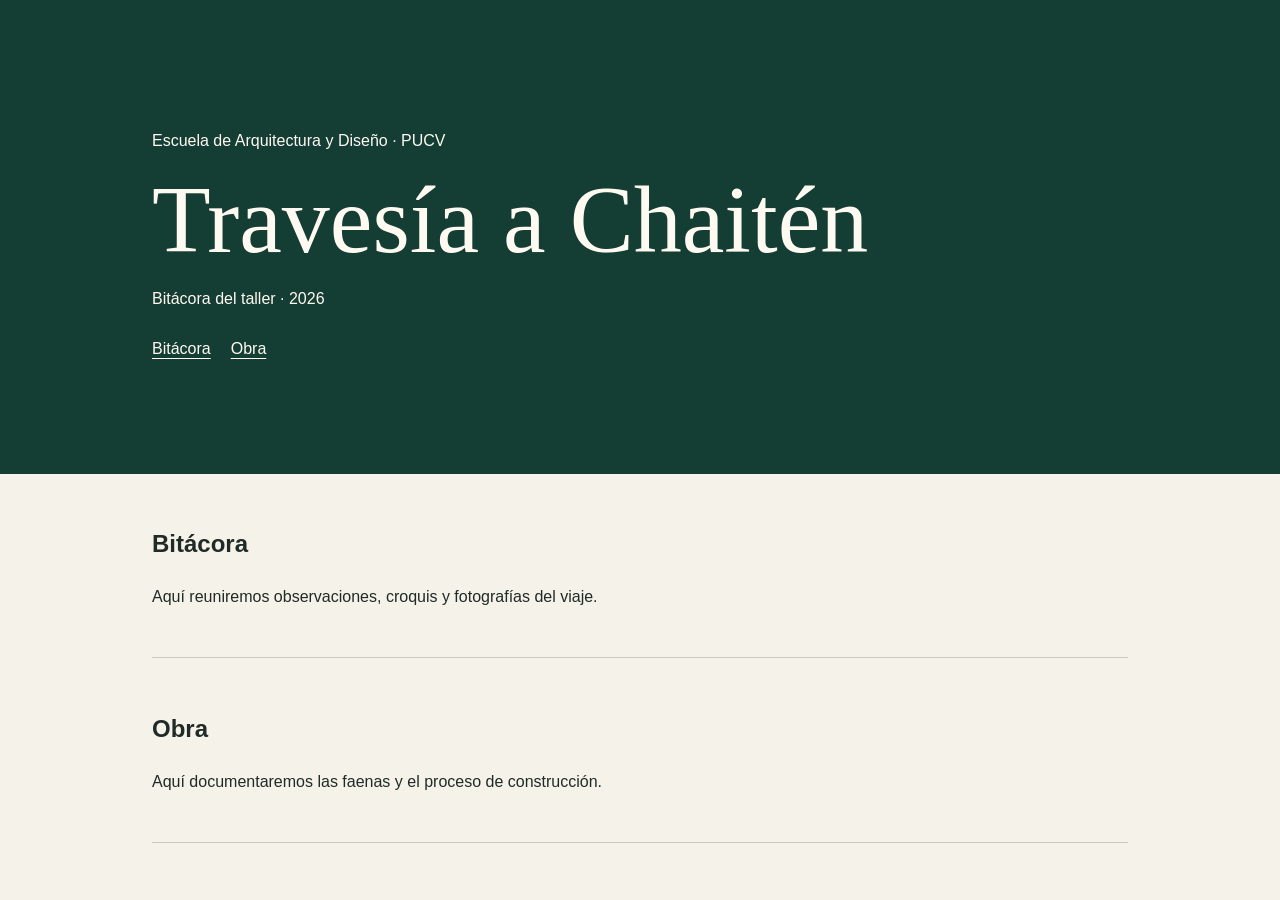
==== index.html @ 8f47a4e4 "Creación de primera versión" ====
<!doctype html>
<html lang="es-CL">
<head>
  <meta charset="utf-8">
  <meta name="viewport" content="width=device-width, initial-scale=1">
  <title>Travesía a Chaitén 2026</title>
  <link rel="stylesheet" href="styles.css">
</head>
<body>
  <header class="portada">
    <div class="contenedor">
      <p>Escuela de Arquitectura y Diseño · PUCV</p>
      <h1>Travesía a Chaitén</h1>
      <p>Bitácora del taller · 2026</p>
      <nav aria-label="Secciones de la página">
        <a href="#bitacora">Bitácora</a>
        <a href="#obra">Obra</a>
      </nav>
    </div>
  </header>

  <main class="contenedor">
    <section id="bitacora">
      <h2>Bitácora</h2>
      <p>Aquí reuniremos observaciones, croquis y fotografías del viaje.</p>
    </section>
    <section id="obra">
      <h2>Obra</h2>
      <p>Aquí documentaremos las faenas y el proceso de construcción.</p>
    </section>
  </main>
</body>
</html>
---- styles.css ----
* {
  box-sizing: border-box;
}

body {
  margin: 0;
  background: #f5f2ea;
  color: #202a26;
  font: 1rem/1.6 "Segoe UI", sans-serif;
}

.contenedor {
  max-width: 64rem;
  margin-inline: auto;
  padding-inline: 1.5rem;
}

.portada {
  background: #143d34;
  color: #fffaf1;
  padding-block: clamp(3rem, 10vw, 7rem);
}

h1 {
  margin: 0;
  font: 500 clamp(2.75rem, 8vw, 6rem)/1.05 Georgia, serif;
}

nav {
  display: flex;
  flex-wrap: wrap;
  gap: 1.25rem;
  margin-top: 1.5rem;
}

nav a {
  color: inherit;
  text-underline-offset: 0.25em;
}

section {
  padding-block: 2rem;
  border-bottom: 1px solid #cbc9bf;
}
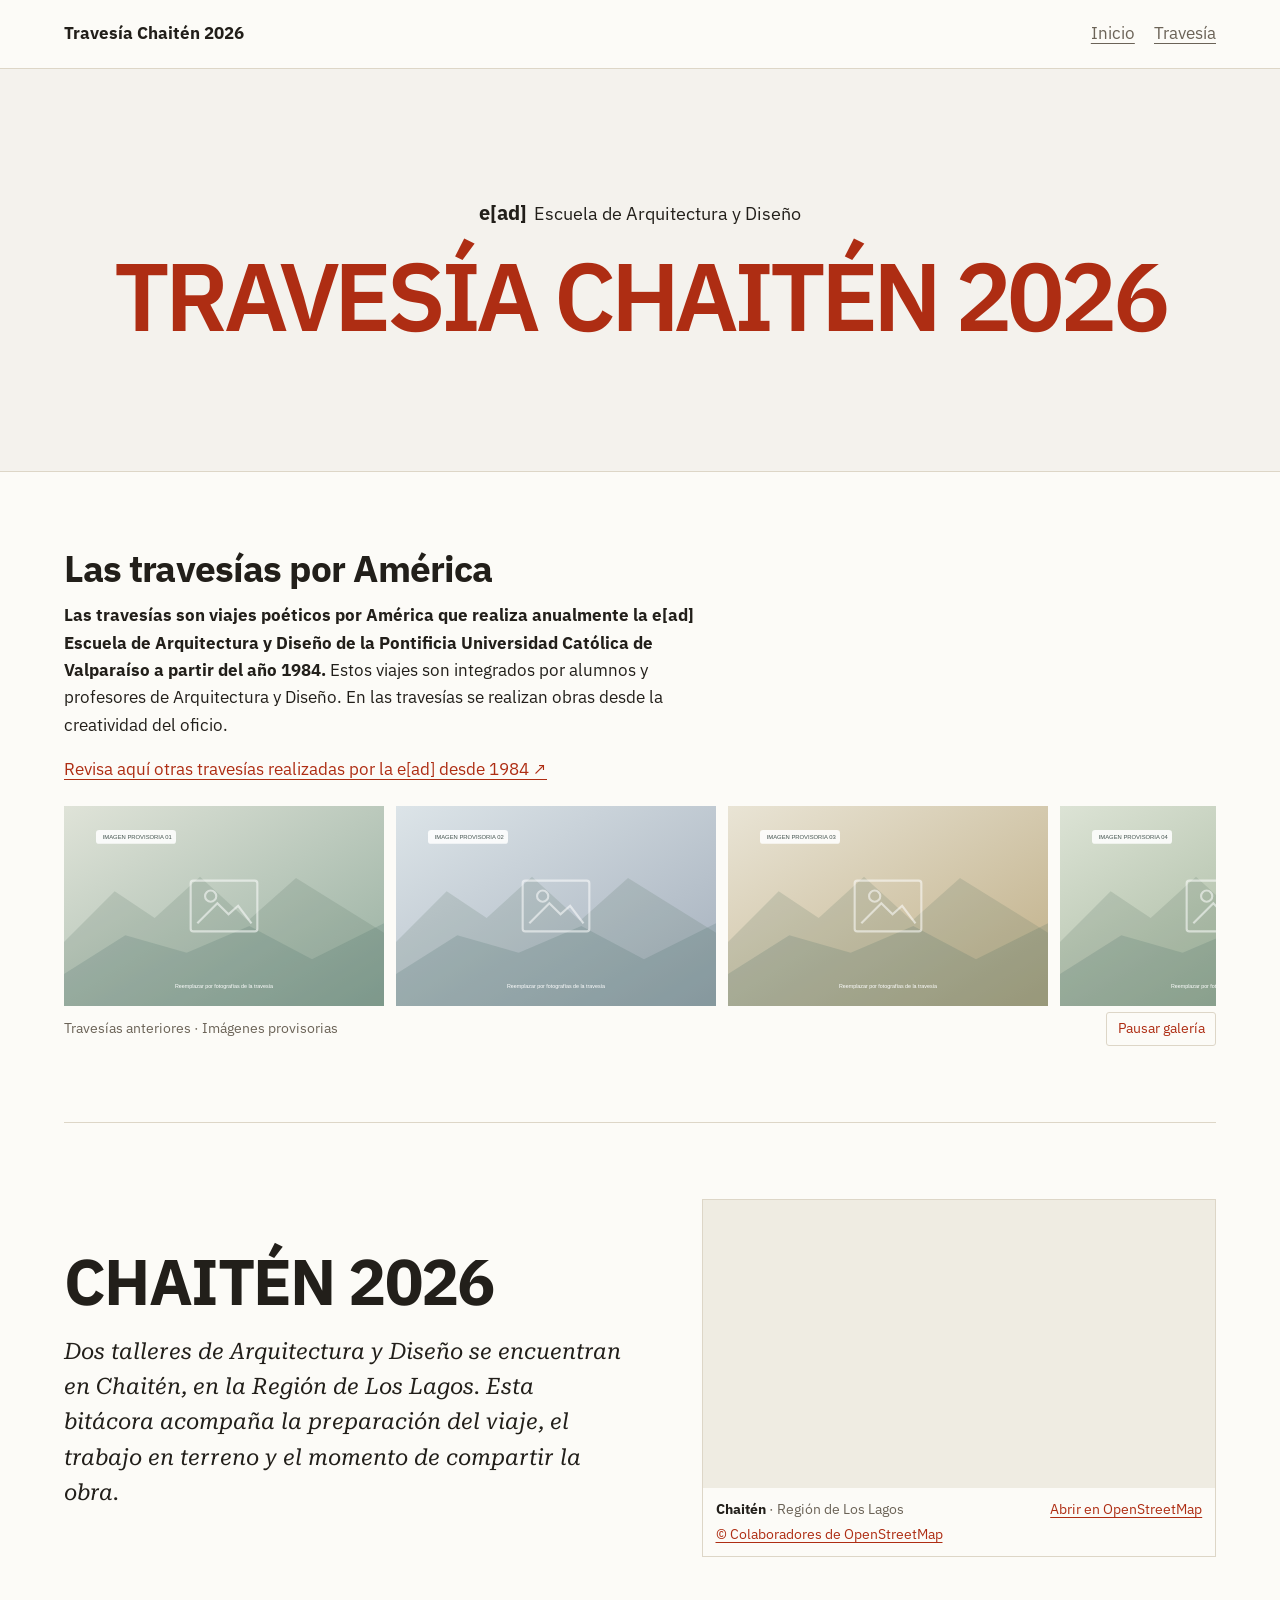
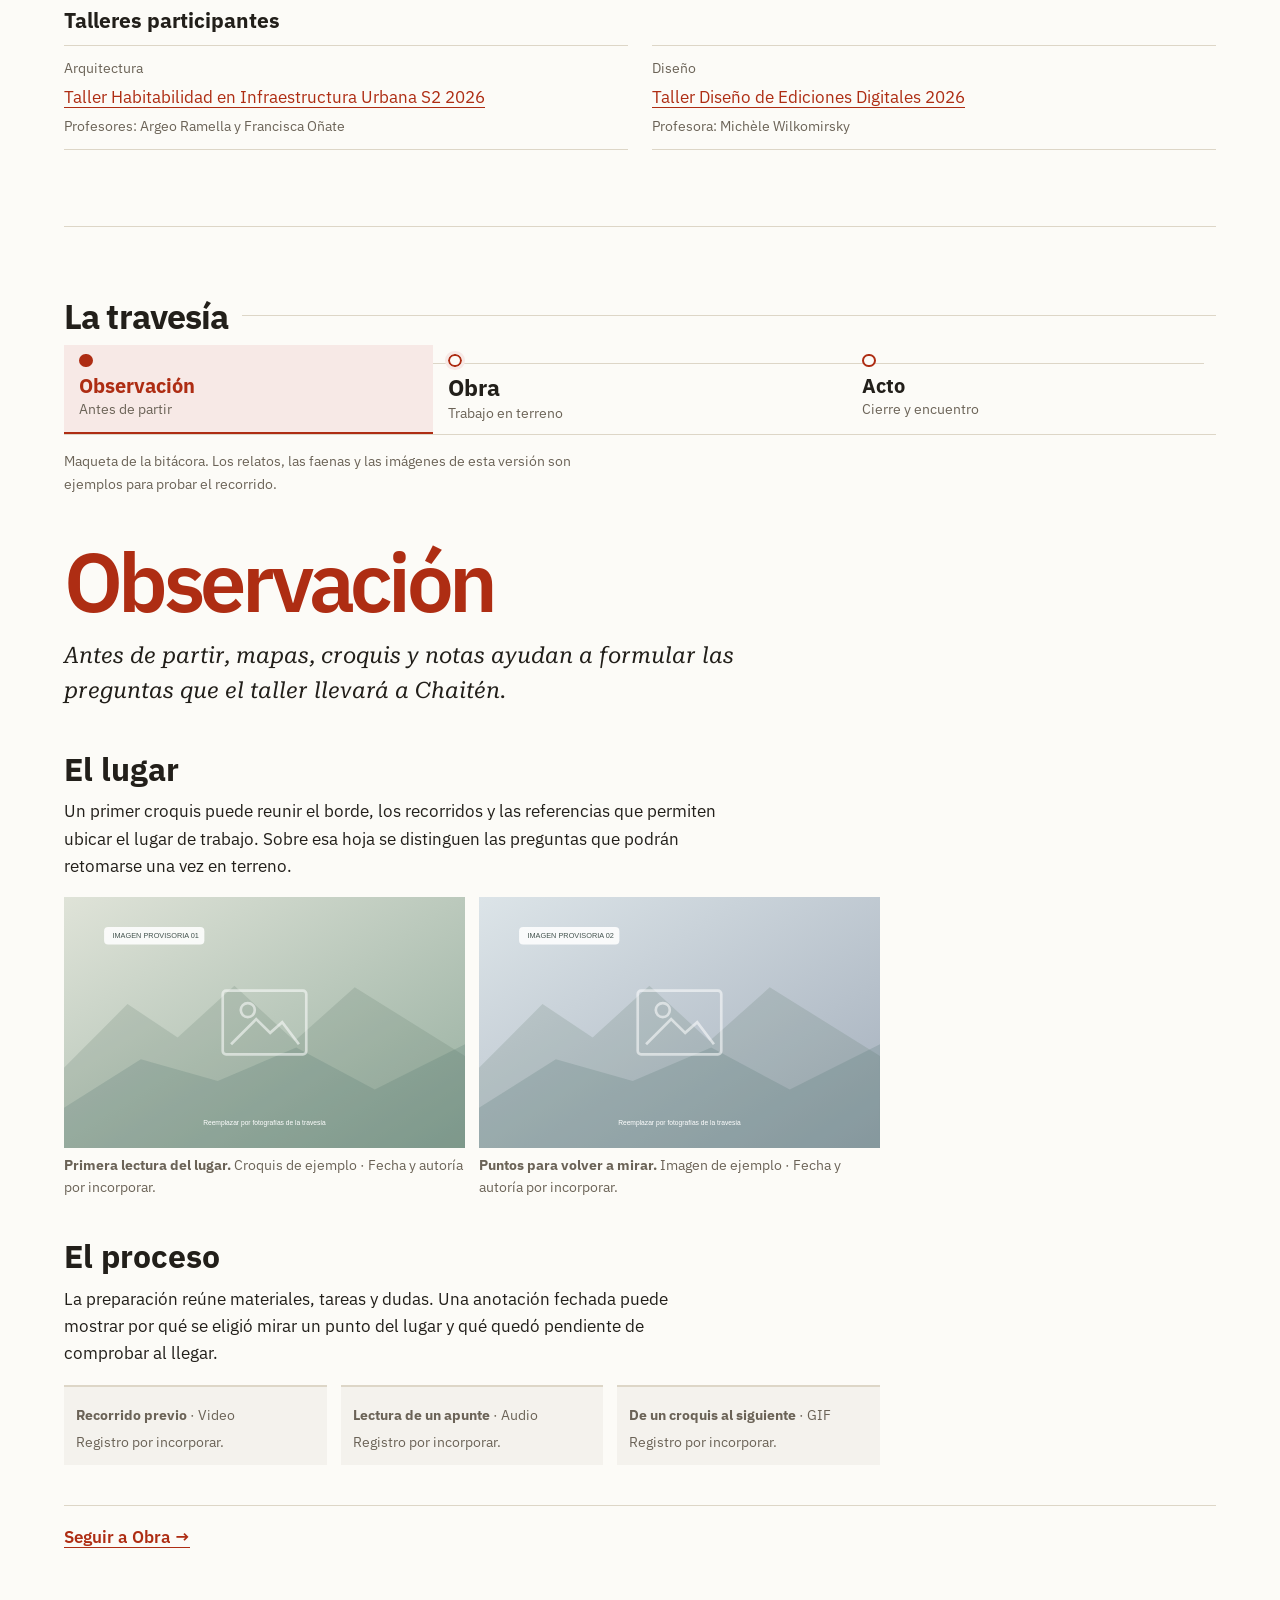
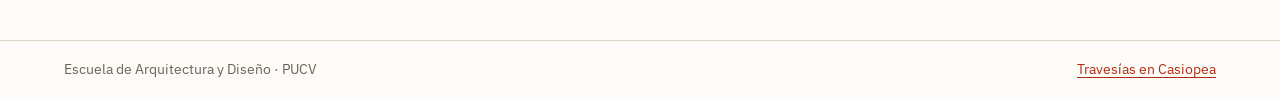
==== commit 71e73ac8: "publicar como página" ====
--- a/index.html
+++ b/index.html
@@ -3,31 +3,254 @@
 <head>
   <meta charset="utf-8">
   <meta name="viewport" content="width=device-width, initial-scale=1">
-  <title>Travesía a Chaitén 2026</title>
+  <meta name="theme-color" content="#fcfbf7">
+  <meta name="description" content="Bitácora de la Travesía a Chaitén 2026 de los talleres de Arquitectura y Diseño de la e[ad] PUCV.">
+  <title>TRAVESÍA CHAITÉN 2026</title>
+  <link rel="preconnect" href="https://fonts.googleapis.com">
+  <link rel="preconnect" href="https://fonts.gstatic.com" crossorigin>
+  <link rel="stylesheet" href="https://fonts.googleapis.com/css2?family=IBM+Plex+Sans:wght@400;500;600;700&amp;family=Roboto+Serif:ital,wght@1,400&amp;display=swap">
   <link rel="stylesheet" href="styles.css">
+  <script src="recorrido.js" defer></script>
 </head>
 <body>
-  <header class="portada">
-    <div class="contenedor">
-      <p>Escuela de Arquitectura y Diseño · PUCV</p>
-      <h1>Travesía a Chaitén</h1>
-      <p>Bitácora del taller · 2026</p>
-      <nav aria-label="Secciones de la página">
-        <a href="#bitacora">Bitácora</a>
-        <a href="#obra">Obra</a>
+<a class="saltar" href="#contenido">Saltar al contenido</a>
+<header class="cabecera">
+  <div class="contenedor cabecera-fila">
+    <a class="marca" href="#inicio">Travesía Chaitén 2026</a>
+    <nav class="menu" aria-label="Navegación principal">
+      <a href="#inicio">Inicio</a>
+      <a href="#travesia">Travesía</a>
+    </nav>
+  </div>
+</header>
+<main id="contenido">
+  <section class="portada" id="inicio" aria-labelledby="titulo">
+    <div class="contenedor portada-centro">
+      <p class="identidad"><strong>e[ad]</strong> <span>Escuela de Arquitectura y Diseño</span></p>
+      <h1 id="titulo">TRAVESÍA CHAITÉN 2026</h1>
+    </div>
+  </section>
+
+  <section class="contenedor travesias-america" aria-labelledby="travesias-america">
+    <div class="prosa">
+      <h2 id="travesias-america">Las travesías por América</h2>
+      <p><strong>Las travesías son viajes poéticos por América que realiza anualmente la e[ad] Escuela de Arquitectura y Diseño de la Pontificia Universidad Católica de Valparaíso a partir del año 1984.</strong> Estos viajes son integrados por alumnos y profesores de Arquitectura y Diseño. En las travesías se realizan obras desde la creatividad del oficio.</p>
+      <p><a href="https://wiki.ead.pucv.cl/Categor%C3%ADa:Traves%C3%ADa">Revisa aquí otras travesías realizadas por la e[ad] desde 1984 ↗</a></p>
+    </div>
+    <figure class="galeria-historica" data-galeria-historica>
+      <div class="galeria-ventana" role="region" aria-label="Selección de imágenes provisorias" tabindex="0">
+        <div class="galeria-pista">
+          <div class="galeria-grupo">
+              <img src="assets/registro-1.svg" width="1200" height="750" alt="" loading="lazy">
+              <img src="assets/registro-2.svg" width="1200" height="750" alt="" loading="lazy">
+              <img src="assets/registro-3.svg" width="1200" height="750" alt="" loading="lazy">
+              <img src="assets/registro-4.svg" width="1200" height="750" alt="" loading="lazy">
+              <img src="assets/registro-5.svg" width="1200" height="750" alt="" loading="lazy">
+              <img src="assets/registro-6.svg" width="1200" height="750" alt="" loading="lazy">
+          </div>
+        </div>
+      </div>
+      <figcaption>
+        <span>Travesías anteriores · Imágenes provisorias</span>
+        <button type="button" class="galeria-control" hidden>Pausar galería</button>
+      </figcaption>
+    </figure>
+  </section>
+
+  <section class="contenedor chaiten" aria-labelledby="chaiten-2026">
+    <div class="chaiten-contexto">
+      <div>
+        <h2 id="chaiten-2026">CHAITÉN 2026</h2>
+        <p class="bajada">Dos talleres de Arquitectura y Diseño se encuentran en Chaitén, en la Región de Los Lagos. Esta bitácora acompaña la preparación del viaje, el trabajo en terreno y el momento de compartir la obra.</p>
+      </div>
+      <figure class="mapa">
+          <iframe
+            title="Mapa de Chaitén con un marcador en la plaza de la ciudad"
+            loading="lazy"
+            src="https://www.openstreetmap.org/export/embed.html?bbox=-72.7700%2C-42.9480%2C-72.6640%2C-42.8850&amp;layer=mapnik&amp;marker=-42.91656%2C-72.70845">
+          </iframe>
+          <figcaption>
+            <span><strong>Chaitén</strong> · Región de Los Lagos</span>
+            <a href="https://www.openstreetmap.org/?mlat=-42.91656&amp;mlon=-72.70845#map=13/-42.91656/-72.70845">Abrir en OpenStreetMap</a>
+            <a href="https://www.openstreetmap.org/copyright">© Colaboradores de OpenStreetMap</a>
+          </figcaption>
+        </figure>
+    </div>
+    <section class="participan" aria-labelledby="talleres">
+      <h3 id="talleres">Talleres participantes</h3>
+      <ul class="talleres">
+        <li>
+          <small>Arquitectura</small>
+          <a href="https://wiki.ead.pucv.cl/Taller_Habitabilidad_en_Infraestructura_Urbana_S2_2026">Taller Habitabilidad en Infraestructura Urbana S2 2026</a>
+          <small>Profesores: Argeo Ramella y Francisca Oñate</small>
+        </li>
+        <li>
+          <small>Diseño</small>
+          <a href="https://wiki.ead.pucv.cl/Taller_Dise%C3%B1o_de_Ediciones_Digitales_2026">Taller Diseño de Ediciones Digitales 2026</a>
+          <small>Profesora: Michèle Wilkomirsky</small>
+        </li>
+      </ul>
+    </section>
+  </section>
+
+  <section class="contenedor recorrido" id="travesia" aria-labelledby="titulo-travesia">
+    <div class="recorrido-cabecera">
+      <h2 id="titulo-travesia" class="regla">La travesía</h2>
+      <nav class="indice" aria-label="Etapas de la travesía">
+        <ol class="timeline">
+          <li><a href="#observacion" data-enlace-etapa><strong>Observación</strong><span>Antes de partir</span></a></li>
+          <li><a href="#obra" class="eje" data-enlace-etapa><strong>Obra</strong><span>Trabajo en terreno</span></a></li>
+          <li><a href="#acto" data-enlace-etapa><strong>Acto</strong><span>Cierre y encuentro</span></a></li>
+        </ol>
       </nav>
     </div>
-  </header>
-
-  <main class="contenedor">
-    <section id="bitacora">
-      <h2>Bitácora</h2>
-      <p>Aquí reuniremos observaciones, croquis y fotografías del viaje.</p>
-    </section>
-    <section id="obra">
-      <h2>Obra</h2>
-      <p>Aquí documentaremos las faenas y el proceso de construcción.</p>
-    </section>
-  </main>
+
+    <p class="aviso">Maqueta de la bitácora. Los relatos, las faenas y las imágenes de esta versión son ejemplos para probar el recorrido.</p>
+
+    <!-- OBSERVACIÓN -->
+    <article class="etapa" id="observacion" data-etapa aria-labelledby="titulo-observacion">
+      <header class="etapa-cabecera">
+        <h3 id="titulo-observacion" class="titulo-etapa">Observación</h3>
+        <p class="bajada">Antes de partir, mapas, croquis y notas ayudan a formular las preguntas que el taller llevará a Chaitén.</p>
+      </header>
+      <section class="bloque" aria-labelledby="observacion-lugar">
+        <h4 id="observacion-lugar">El lugar</h4>
+        <p>Un primer croquis puede reunir el borde, los recorridos y las referencias que permiten ubicar el lugar de trabajo. Sobre esa hoja se distinguen las preguntas que podrán retomarse una vez en terreno.</p>
+        <div class="galeria">
+          <figure>
+            <img src="assets/registro-1.svg" width="1200" height="750" alt="" loading="lazy">
+            <figcaption><strong>Primera lectura del lugar.</strong> Croquis de ejemplo · Fecha y autoría por incorporar.</figcaption>
+          </figure>
+          <figure>
+            <img src="assets/registro-2.svg" width="1200" height="750" alt="" loading="lazy">
+            <figcaption><strong>Puntos para volver a mirar.</strong> Imagen de ejemplo · Fecha y autoría por incorporar.</figcaption>
+          </figure>
+        </div>
+      </section>
+      <section class="bloque" aria-labelledby="observacion-proceso">
+        <h4 id="observacion-proceso">El proceso</h4>
+        <p>La preparación reúne materiales, tareas y dudas. Una anotación fechada puede mostrar por qué se eligió mirar un punto del lugar y qué quedó pendiente de comprobar al llegar.</p>
+        <div class="registros">
+          <figure><figcaption><strong>Recorrido previo</strong> · Video</figcaption><p>Registro por incorporar.</p></figure>
+          <figure><figcaption><strong>Lectura de un apunte</strong> · Audio</figcaption><p>Registro por incorporar.</p></figure>
+          <figure><figcaption><strong>De un croquis al siguiente</strong> · GIF</figcaption><p>Registro por incorporar.</p></figure>
+        </div>
+      </section>
+      <nav class="paso" aria-label="Continuar desde Observación"><a href="#obra">Seguir a Obra →</a></nav>
+    </article>
+
+    <!-- OBRA -->
+    <article class="etapa" id="obra" data-etapa aria-labelledby="titulo-obra">
+      <nav class="subindice" aria-labelledby="indice-faenas">
+        <h3 id="indice-faenas">Faenas de la obra</h3>
+        <ul>
+          <li><a href="#faena-trazado">Reconocimiento y trazado</a></li>
+          <li><a href="#faena-preparacion">Preparación del lugar y materiales</a></li>
+          <li><a href="#faena-montaje">Montaje</a></li>
+          <li><a href="#faena-ajustes">Ajustes y terminaciones</a></li>
+        </ul>
+      </nav>
+      <header class="etapa-cabecera">
+        <h3 id="titulo-obra" class="titulo-etapa">Obra</h3>
+        <p class="bajada">¿Cómo toma forma una obra al encontrarse con un lugar? La vista de conjunto permite reconocer dónde se trabaja y relacionar cada faena con el proceso completo.</p>
+      </header>
+      <figure class="vista-obra">
+        <img src="assets/registro-3.svg" width="1200" height="750" alt="" loading="lazy">
+        <figcaption><strong>Vista de conjunto de la obra.</strong> Imagen de ejemplo · Chaitén · Fecha y autoría por incorporar.</figcaption>
+      </figure>
+      <section class="bloque" aria-labelledby="obra-lugar">
+        <h4 id="obra-lugar">El lugar</h4>
+        <p>La vista general puede mostrar la relación entre el área de trabajo, los accesos y el suelo. Un croquis tomado desde otro punto permite precisar qué condición del lugar orientó una decisión de proyecto.</p>
+      </section>
+      <section class="bloque" aria-labelledby="obra-proceso">
+        <h4 id="obra-proceso">El proceso</h4>
+        <p>Comparar el primer trazado con una imagen del montaje permite seguir un ajuste que, en una fotografía final, podría pasar inadvertido. El orden de las faenas ayuda a ver en qué momento se hizo necesario.</p>
+      </section>
+      <section class="bloque agrupacion" aria-labelledby="obra-faenas">
+        <h4 id="obra-faenas">Las faenas</h4>
+        <section class="faena" id="faena-trazado" aria-labelledby="titulo-trazado">
+          <h5 id="titulo-trazado">Reconocimiento y trazado</h5>
+          <p>Un croquis de trazado puede dejar a la vista las referencias desde las que se comienza a trabajar. Una nota al margen reúne las dudas que todavía debían comprobarse en el lugar.</p>
+          <figure>
+            <img src="assets/registro-4.svg" width="1200" height="750" alt="" loading="lazy">
+            <figcaption><strong>Referencias del trazado.</strong> Imagen de ejemplo · Fecha y autoría por incorporar.</figcaption>
+          </figure>
+        </section>
+        <section class="faena" id="faena-preparacion" aria-labelledby="titulo-preparacion">
+          <h5 id="titulo-preparacion">Preparación del lugar y materiales</h5>
+          <p>En una jornada de preparación, las notas pueden registrar cómo se dispuso el área de trabajo y qué materiales quedaron listos para la siguiente tarea. El audio permite sumar la voz de quien participó en esa decisión.</p>
+          <figure class="registro"><figcaption><strong>Voces de la preparación</strong> · Audio</figcaption><p>Registro por incorporar.</p></figure>
+        </section>
+        <section class="faena" id="faena-montaje" aria-labelledby="titulo-montaje">
+          <h5 id="titulo-montaje">Montaje</h5>
+          <p>Una secuencia de imágenes puede seguir una pieza desde su posición inicial hasta el momento en que se integra al conjunto. Entre dos tomas se vuelve visible el orden del trabajo.</p>
+          <figure>
+            <img src="assets/registro-5.svg" width="1200" height="750" alt="" loading="lazy">
+            <figcaption><strong>Momento de montaje.</strong> Imagen de ejemplo · Fecha y autoría por incorporar.</figcaption>
+          </figure>
+          <div class="registros">
+            <figure><figcaption><strong>Una tarea del montaje</strong> · Video</figcaption><p>Registro por incorporar.</p></figure>
+            <figure><figcaption><strong>Secuencia de montaje</strong> · GIF</figcaption><p>Registro por incorporar.</p></figure>
+          </div>
+        </section>
+        <section class="faena" id="faena-ajustes" aria-labelledby="titulo-ajustes">
+          <h5 id="titulo-ajustes">Ajustes y terminaciones</h5>
+          <p>Un registro de detalle permite mostrar qué se revisó al final y por qué. El pie puede indicar qué parte de la obra se está mirando y desde dónde se tomó la imagen.</p>
+        </section>
+      </section>
+      <section class="bloque" aria-labelledby="obra-resultado">
+        <h4 id="obra-resultado">La obra terminada</h4>
+        <p>Una vista desde el acceso y otra desde el área de trabajo permitirán comparar la obra construida con el trazado inicial. El encuentro en torno a la obra queda registrado en <a href="#acto">Acto</a>.</p>
+        <figure>
+          <img src="assets/registro-6.svg" width="1200" height="750" alt="" loading="lazy">
+          <figcaption><strong>Vista para el registro final.</strong> Imagen de ejemplo · Fecha y autoría por incorporar.</figcaption>
+        </figure>
+      </section>
+      <nav class="paso" aria-label="Continuar desde Obra"><a href="#observacion">← Volver a Observación</a><a href="#acto">Seguir a Acto →</a></nav>
+    </article>
+
+    <!-- ACTO -->
+    <article class="etapa" id="acto" data-etapa aria-labelledby="titulo-acto">
+      <header class="etapa-cabecera">
+        <h3 id="titulo-acto" class="titulo-etapa">Acto</h3>
+        <p class="bajada">Al compartir la obra, ¿qué aparece en el encuentro con el lugar y con quienes lo habitan?</p>
+      </header>
+      <section class="bloque" aria-labelledby="acto-lugar">
+        <h4 id="acto-lugar">El encuentro en el lugar</h4>
+        <p>Una imagen de conjunto puede situar el momento del encuentro y mostrar desde dónde se reunió o se movió la gente. El pie de foto permite distinguir ese momento del registro constructivo.</p>
+        <div class="galeria">
+          <figure>
+            <img src="assets/registro-6.svg" width="1200" height="750" alt="" loading="lazy">
+            <figcaption><strong>Lugar del encuentro.</strong> Imagen de ejemplo · Fecha y autoría por incorporar.</figcaption>
+          </figure>
+          <figure>
+            <img src="assets/registro-2.svg" width="1200" height="750" alt="" loading="lazy">
+            <figcaption><strong>Registro del cierre.</strong> Imagen de ejemplo · Fecha y autoría por incorporar.</figcaption>
+          </figure>
+        </div>
+      </section>
+      <section class="bloque" aria-labelledby="acto-compartir">
+        <h4 id="acto-compartir">Compartir la obra</h4>
+        <p>Un gesto, una lectura o una conversación pueden quedar registrados junto a una breve nota que sitúe quiénes participaron y qué se dijo o hizo en ese momento.</p>
+        <div class="registros">
+          <figure><figcaption><strong>Registro del encuentro</strong> · Video</figcaption><p>Registro por incorporar.</p></figure>
+          <figure><figcaption><strong>Lectura o testimonio</strong> · Audio</figcaption><p>Registro por incorporar.</p></figure>
+          <figure><figcaption><strong>Secuencia del cierre</strong> · GIF</figcaption><p>Registro por incorporar.</p></figure>
+        </div>
+      </section>
+      <section class="bloque" aria-labelledby="acto-despues">
+        <h4 id="acto-despues">Lo que queda abierto</h4>
+        <p>Las notas de cierre pueden volver a una pregunta de Observación para mostrar qué cambió durante el viaje y qué valdría la pena mirar otra vez.</p>
+      </section>
+      <nav class="paso" aria-label="Continuar desde Acto"><a href="#obra">← Volver a Obra</a><a href="#inicio">Volver a Inicio ↑</a></nav>
+    </article>
+  </section>
+</main>
+<footer class="pie">
+  <div class="contenedor pie-fila">
+    <span>Escuela de Arquitectura y Diseño · PUCV</span>
+    <a href="https://wiki.ead.pucv.cl/Categor%C3%ADa:Traves%C3%ADa">Travesías en Casiopea</a>
+  </div>
+</footer>
 </body>
-</html>+</html>
--- a/styles.css
+++ b/styles.css
@@ -1,44 +1,314 @@
-* {
-  box-sizing: border-box;
-}
-
+/* Paleta clara de Stella Nova, Wiki Casiopea. */
+:root {
+  --papel: #fcfbf7;
+  --campo: #f4f2ed;
+  --hundido: #efece2;
+  --tinta: #221f1a;
+  --tinta-suave: #6b6357;
+  --filete: #ddd6c7;
+  --carmin: #ae2d13;
+  --carmin-oscuro: #962c08;
+  --carmin-suave: #f7e9e6;
+  --blanco: #fff;
+  --sans: "IBM Plex Sans", "Segoe UI", sans-serif;
+  --serif: "Roboto Serif", Georgia, serif;
+}
+* { box-sizing: border-box; }
 body {
   margin: 0;
-  background: #f5f2ea;
-  color: #202a26;
-  font: 1rem/1.6 "Segoe UI", sans-serif;
-}
-
-.contenedor {
-  max-width: 64rem;
-  margin-inline: auto;
-  padding-inline: 1.5rem;
-}
-
+  background: var(--papel);
+  color: var(--tinta);
+  font: 1.0625rem/1.61 var(--sans);
+}
+a { color: var(--carmin); text-underline-offset: .22em; }
+a:hover { color: var(--carmin-oscuro); }
+:focus-visible { outline: 2px solid var(--carmin); outline-offset: 4px; }
+img { display: block; max-width: 100%; height: auto; }
+figure { margin: 0; }
+p { margin: 0 0 1em; }
+h1, h2, h3 { line-height: 1.12; margin: 0; }
+h2 { font-size: clamp(1.55rem, 4vw, 2.3rem); letter-spacing: -.025em; }
+ul, ol { margin: 0; padding: 0; }
+.contenedor { width: min(calc(100% - 2.5rem), 72rem); margin-inline: auto; }
+.saltar { position: absolute; inset: 1rem auto auto 1rem; transform: translateY(-200%); padding: .45rem .7rem; background: var(--blanco); z-index: 2; }
+.saltar:focus { transform: none; }
+.cabecera { border-bottom: 1px solid var(--filete); }
+.cabecera-fila, .pie-fila {
+  display: flex;
+  justify-content: space-between;
+  flex-wrap: wrap;
+  align-items: center;
+  gap: .25rem 1.5rem;
+}
+.cabecera-fila { min-height: 4.25rem; padding-block: .65rem; }
+.marca { color: var(--tinta); font-weight: 700; text-decoration: none; }
+.menu { display: flex; gap: 1.2rem; }
+.menu a { color: var(--tinta-suave); padding-block: .25rem; }
 .portada {
-  background: #143d34;
-  color: #fffaf1;
-  padding-block: clamp(3rem, 10vw, 7rem);
-}
-
-h1 {
+  border-bottom: 1px solid var(--filete);
+  background: var(--campo);
+}
+.portada-centro {
+  padding-block: clamp(3.75rem, 10vw, 8rem);
+  text-align: center;
+}
+.identidad {
+  display: flex;
+  flex-wrap: wrap;
+  justify-content: center;
+  align-items: baseline;
+  gap: .2rem .45rem;
+  margin: 0 0 1.15rem;
+  font-size: clamp(.9rem, 2vw, 1.1rem);
+}
+.identidad strong { font-size: 1.16em; }
+.portada h1, .titulo-etapa {
+  color: var(--carmin);
+  font-size: clamp(2.65rem, 7.5vw, 6.25rem);
+  font-weight: 600;
+  line-height: .99;
+  letter-spacing: -.055em;
+  overflow-wrap: break-word;
+}
+.bajada {
+  max-width: 42rem;
+  margin: 1rem 0 0;
+  font: italic clamp(1.13rem, 2.25vw, 1.42rem)/1.55 var(--serif);
+}
+.travesias-america, .chaiten { padding-block: clamp(2.6rem, 6vw, 4.75rem); }
+.travesias-america h2 { margin-bottom: .8rem; }
+.galeria-historica { margin-top: 1.4rem; }
+.galeria-ventana { overflow-x: auto; }
+.galeria-pista { display: flex; width: max-content; }
+.galeria-grupo {
+  display: flex;
+  gap: .75rem;
+  padding-inline-end: .75rem;
+}
+.galeria-grupo img {
+  flex: 0 0 auto;
+  width: clamp(11rem, 26vw, 20rem);
+  aspect-ratio: 8 / 5;
+  object-fit: cover;
+  background: var(--hundido);
+}
+.galeria-historica figcaption {
+  display: flex;
+  flex-wrap: wrap;
+  justify-content: space-between;
+  align-items: center;
+  gap: .35rem 1rem;
+}
+.galeria-control {
+  color: var(--carmin);
+  background: var(--papel);
+  border: 1px solid var(--filete);
+  border-radius: 3px;
+  padding: .3rem .65rem;
+  font: inherit;
+  cursor: pointer;
+}
+@media (prefers-reduced-motion: no-preference) {
+  .galeria-historica[data-animada] .galeria-ventana { overflow-x: hidden; }
+  .galeria-historica[data-animada] .galeria-pista {
+    animation: desplazar-galeria 72s linear infinite;
+  }
+  .galeria-historica[data-pausada] .galeria-pista,
+  .galeria-ventana:hover .galeria-pista,
+  .galeria-ventana:focus-within .galeria-pista { animation-play-state: paused; }
+}
+@media (prefers-reduced-motion: reduce) {
+  .galeria-grupo[aria-hidden], .galeria-control { display: none; }
+}
+@keyframes desplazar-galeria {
+  to { transform: translateX(-50%); }
+}
+.chaiten { border-block: 1px solid var(--filete); margin-bottom: clamp(2rem, 5vw, 3.5rem); }
+.chaiten-contexto {
+  display: grid;
+  grid-template-columns: minmax(0, 1.1fr) minmax(0, 1fr);
+  gap: clamp(1.6rem, 6vw, 4.5rem);
+  align-items: center;
+}
+.chaiten h2 { font-size: clamp(2rem, 5vw, 4rem); }
+.participan { margin-top: clamp(1.9rem, 5vw, 3.25rem); }
+.participan h3 { margin-bottom: .75rem; font-size: 1.3rem; }
+.talleres {
+  display: grid;
+  grid-template-columns: repeat(2, minmax(0, 1fr));
+  gap: 0 1.5rem;
+  list-style: none;
+}
+.talleres li {
+  display: grid;
+  grid-template-rows: auto 1fr auto;
+  gap: .25rem;
+  padding-block: .7rem;
+  border-block: 1px solid var(--filete);
+}
+.talleres small, figcaption, .aviso { color: var(--tinta-suave); }
+.mapa { border: 1px solid var(--filete); background: var(--papel); }
+.mapa iframe {
+  display: block;
+  width: 100%;
+  height: clamp(13rem, 24vw, 18rem);
+  border: 0;
+  background: var(--hundido);
+}
+.mapa figcaption {
+  display: flex;
+  flex-wrap: wrap;
+  justify-content: space-between;
+  gap: .15rem .75rem;
+  padding: .65rem .8rem;
   margin: 0;
-  font: 500 clamp(2.75rem, 8vw, 6rem)/1.05 Georgia, serif;
-}
-
-nav {
-  display: flex;
-  flex-wrap: wrap;
-  gap: 1.25rem;
-  margin-top: 1.5rem;
-}
-
-nav a {
-  color: inherit;
-  text-underline-offset: 0.25em;
-}
-
-section {
-  padding-block: 2rem;
-  border-bottom: 1px solid #cbc9bf;
-}+}
+.mapa strong { color: var(--tinta); }
+.recorrido { padding-bottom: clamp(2.5rem, 7vw, 5.5rem); }
+.recorrido-cabecera { background: var(--papel); padding-top: .85rem; }
+.regla {
+  display: flex;
+  align-items: center;
+  gap: .85rem;
+  font-size: clamp(1.4rem, 3.6vw, 2.15rem);
+}
+.regla::after {
+  content: "";
+  flex: 1;
+  height: 1px;
+  background: var(--filete);
+}
+.indice { margin-top: .6rem; border-bottom: 1px solid var(--filete); }
+.timeline {
+  display: grid;
+  grid-template-columns: minmax(0, 1fr) minmax(0, 1.12fr) minmax(0, 1fr);
+  position: relative;
+  list-style: none;
+}
+.timeline::before {
+  content: "";
+  position: absolute;
+  top: 1.13rem;
+  right: .75rem;
+  left: .75rem;
+  height: 1px;
+  background: var(--filete);
+}
+.timeline a {
+  position: relative;
+  display: grid;
+  align-content: start;
+  gap: .16rem;
+  height: 100%;
+  min-height: 5rem;
+  padding: .57rem clamp(.25rem, 1.2vw, .95rem);
+  border-bottom: 2px solid transparent;
+  color: var(--tinta);
+  text-decoration: none;
+}
+.timeline a::before {
+  content: "";
+  width: .85rem;
+  height: .85rem;
+  box-sizing: border-box;
+  margin-bottom: .24rem;
+  border: 2px solid var(--carmin);
+  border-radius: 50%;
+  background: var(--papel);
+}
+.timeline strong { font-size: clamp(.85rem, 2.6vw, 1.25rem); line-height: 1.2; }
+.timeline .eje strong { font-size: clamp(.96rem, 3vw, 1.44rem); }
+.timeline .eje::before { outline: 3px solid var(--carmin-suave); }
+.timeline span { color: var(--tinta-suave); font-size: clamp(.71rem, 2.2vw, .87rem); line-height: 1.35; }
+.timeline a:hover { background: var(--campo); }
+.timeline [aria-current="location"] {
+  border-color: var(--carmin);
+  background: var(--carmin-suave);
+  color: var(--carmin);
+}
+.timeline [aria-current="location"]::before { background: var(--carmin); }
+.aviso {
+  margin: .95rem 0 0;
+  max-width: 67ch;
+  font-size: .89rem;
+}
+.etapa { margin-top: clamp(1.5rem, 4vw, 2.75rem); }
+.etapa[hidden] { display: none; }
+.etapa-cabecera { margin-bottom: clamp(1.35rem, 4vw, 2.5rem); }
+.titulo-etapa { font-size: clamp(2.7rem, 8.8vw, 5.2rem); }
+.subindice {
+  margin: 0 0 1.45rem;
+  padding: .55rem .8rem;
+  border-block: 1px solid var(--filete);
+  background: var(--campo);
+}
+.subindice h3 { font-size: .9rem; }
+.subindice ul { display: flex; flex-wrap: wrap; gap: 0 1.15rem; list-style: none; }
+.subindice a { display: inline-block; padding-block: .32rem; font-size: .92rem; }
+.prosa, .bloque > p, .faena > p { max-width: 66ch; }
+.bloque { width: min(100%, 51rem); margin-top: 2.3rem; }
+.bloque h4, .faena h5 {
+  margin: 0 0 .6rem;
+  line-height: 1.25;
+}
+.bloque h4 { font-size: clamp(1.35rem, 3.3vw, 2rem); }
+.faena h5 { font-size: 1.12rem; }
+.faena {
+  margin-top: 1.3rem;
+  padding-top: .85rem;
+  border-top: 1px solid var(--filete);
+  scroll-margin-top: 1rem;
+}
+.galeria, .registros {
+  display: grid;
+  grid-template-columns: repeat(3, minmax(0, 1fr));
+  gap: .85rem;
+  margin-top: .95rem;
+}
+.galeria { grid-template-columns: repeat(2, minmax(0, 1fr)); }
+.galeria img, .faena img, .bloque > figure img, .vista-obra img {
+  width: 100%;
+  object-fit: contain;
+  background: var(--hundido);
+}
+.galeria img { aspect-ratio: 8 / 5; }
+.faena > figure, .bloque > figure { max-width: 37rem; }
+.vista-obra { max-width: 60rem; }
+.vista-obra img { max-height: 27rem; }
+figcaption { margin-top: .36rem; font-size: .88rem; }
+.registros figure, .registro {
+  padding: .75rem;
+  background: var(--campo);
+  border-top: 2px solid var(--filete);
+  min-width: 0;
+}
+.registros p, .registro p { margin: .22rem 0 0; font-size: .87rem; color: var(--tinta-suave); }
+.registros video, .registros audio, .registro audio { display: block; width: 100%; }
+.paso {
+  display: flex;
+  justify-content: space-between;
+  flex-wrap: wrap;
+  gap: .5rem 1.4rem;
+  margin-top: 2.5rem;
+  padding-top: 1.15rem;
+  border-top: 1px solid var(--filete);
+  font-weight: 600;
+}
+.pie {
+  padding-block: 1.15rem;
+  border-top: 1px solid var(--filete);
+  font-size: .85rem;
+  color: var(--tinta-suave);
+}
+@media (min-width: 49.01rem) {
+  .recorrido-cabecera { position: sticky; top: 0; z-index: 1; }
+  .etapa [id] { scroll-margin-top: 9rem; }
+}
+@media (max-width: 49rem) {
+  .chaiten-contexto { grid-template-columns: minmax(0, 1fr); }
+}
+@media (max-width: 33rem) {
+  .contenedor { width: calc(100% - 2rem); }
+  .galeria, .registros { grid-template-columns: minmax(0, 1fr); }
+  .talleres { gap: 0 .85rem; font-size: .96rem; }
+}
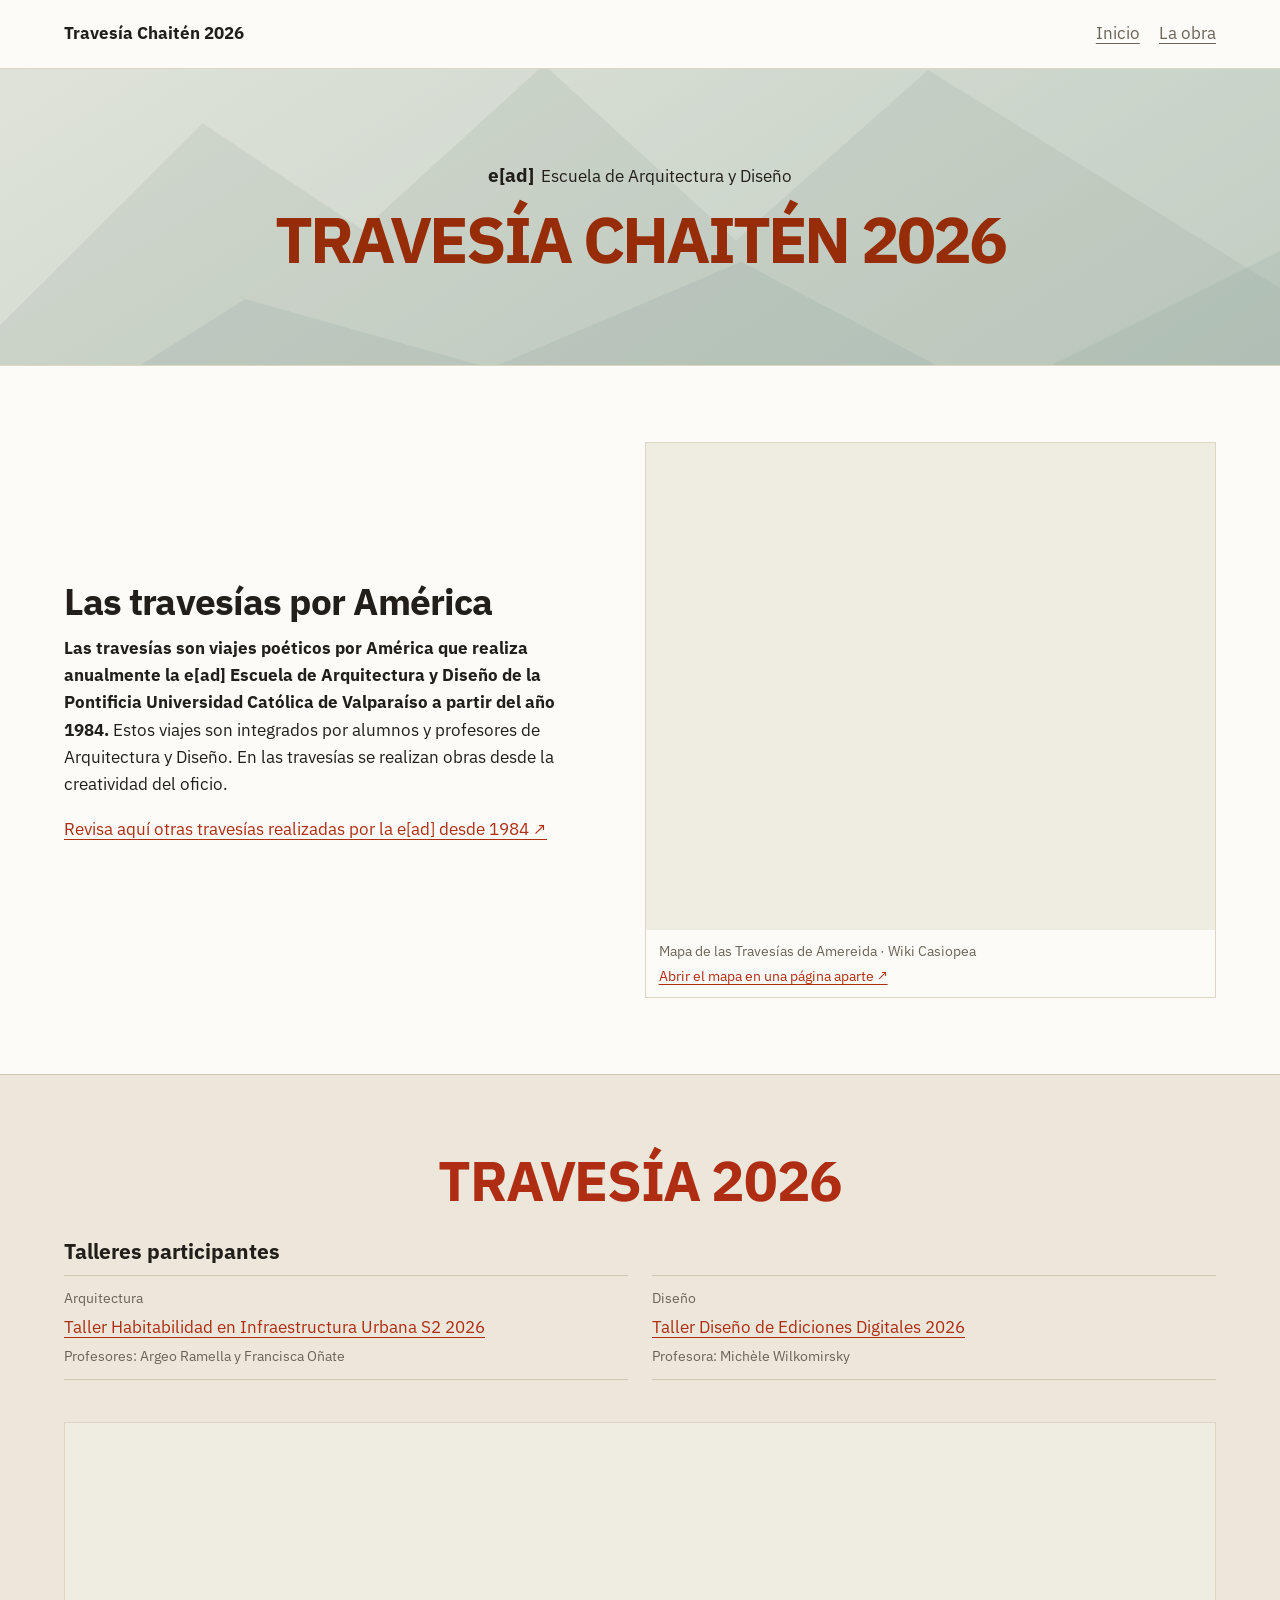
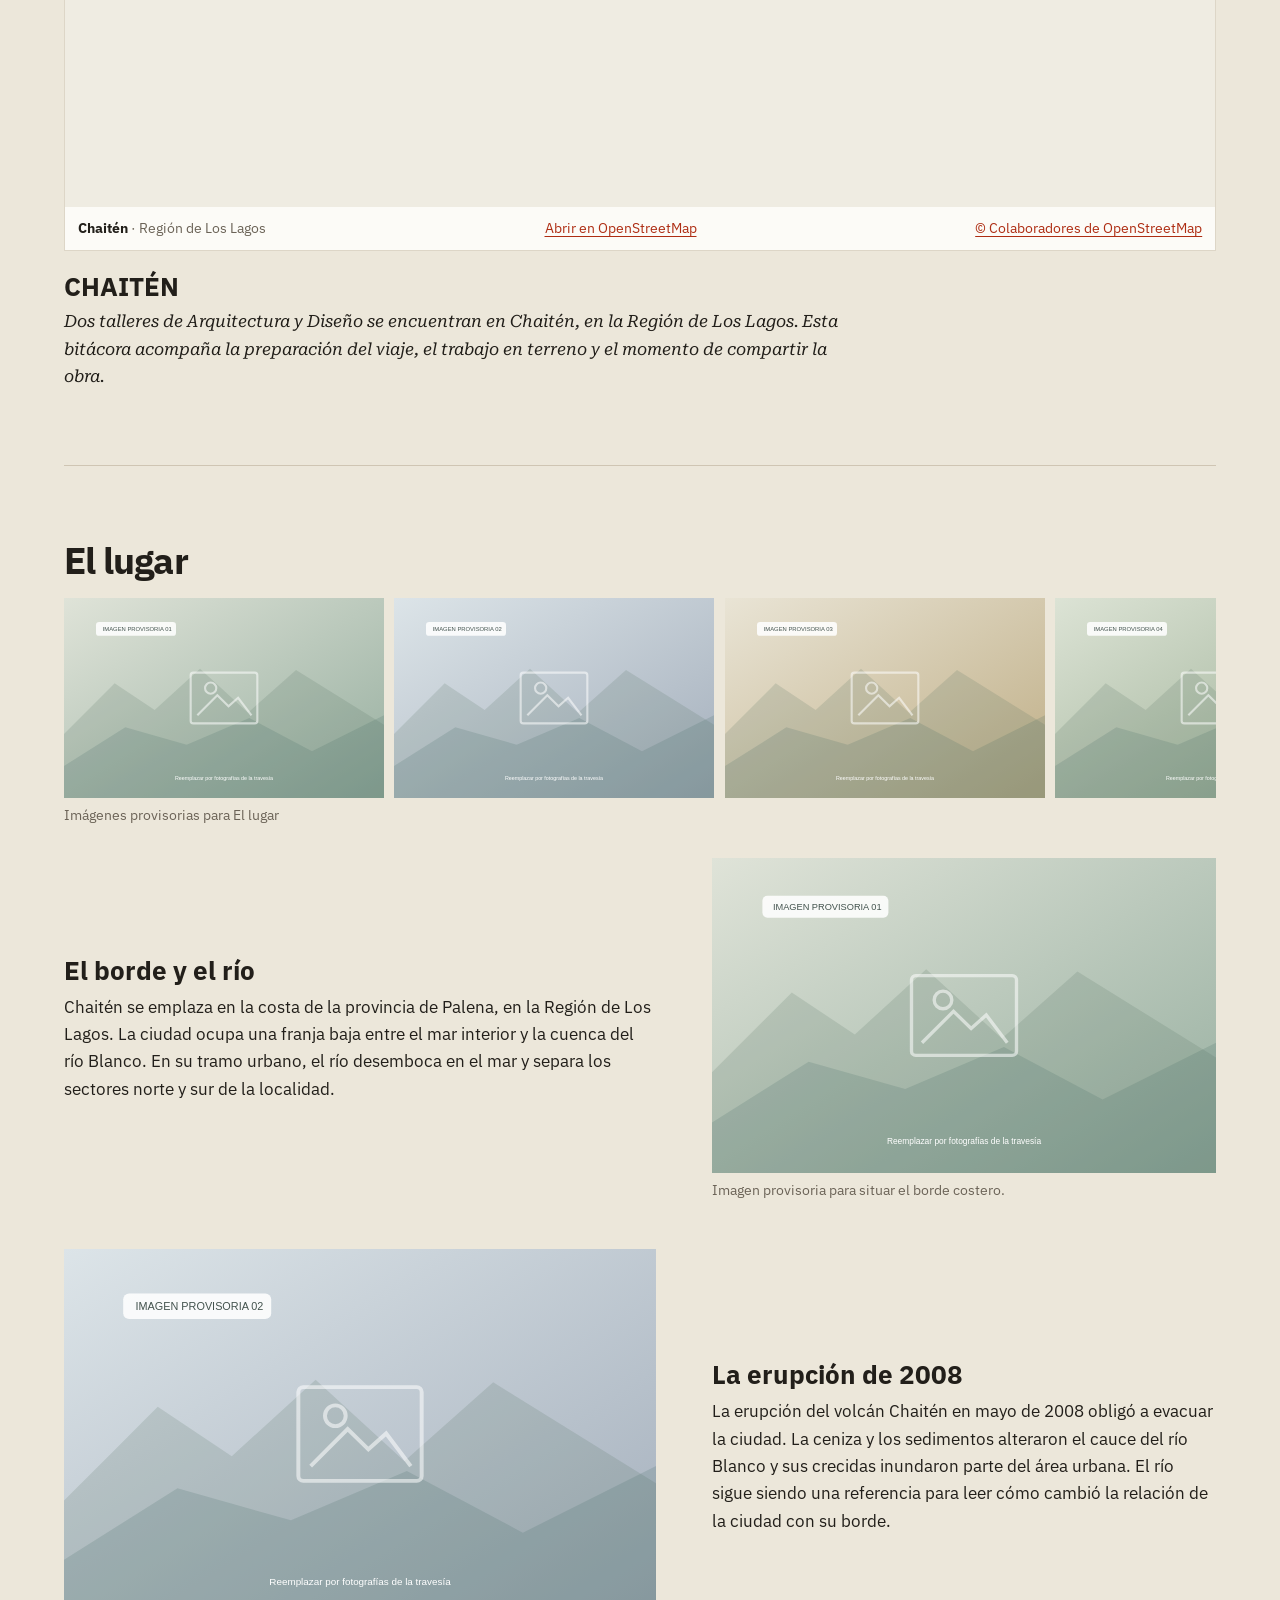
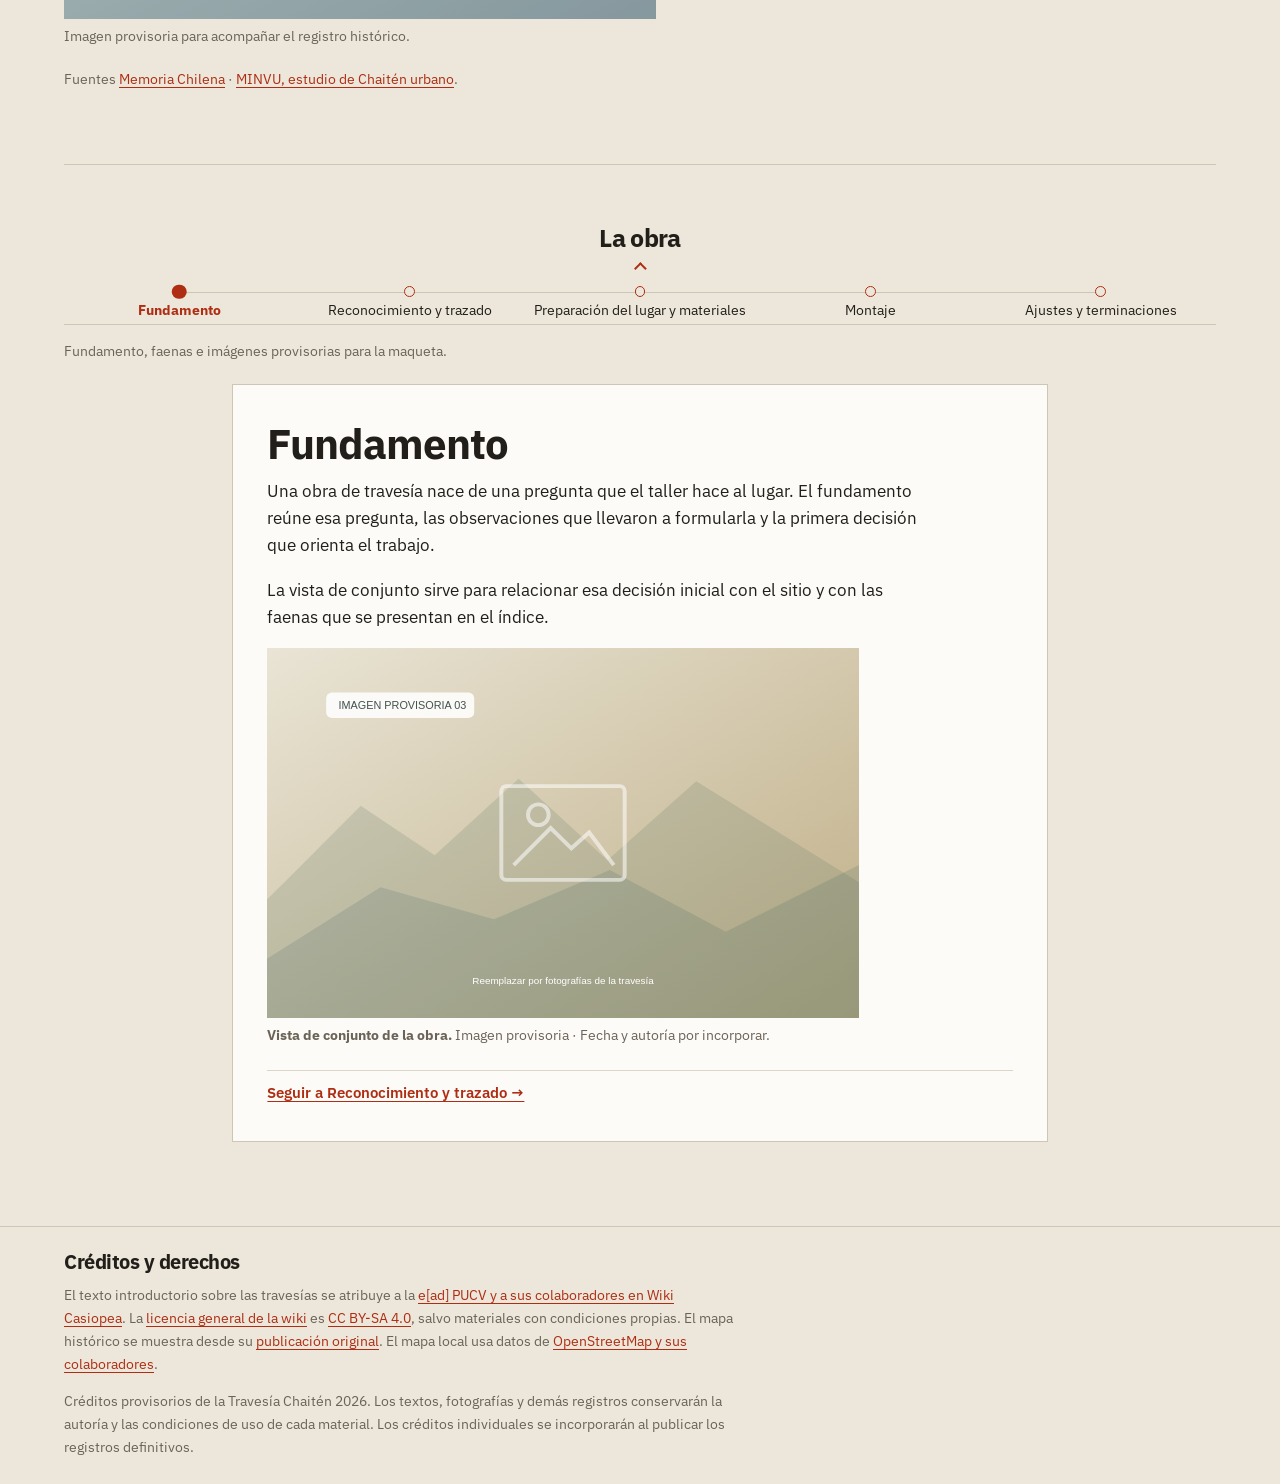
==== commit 6e5229d9: "primer feedback interno" ====
--- a/index.html
+++ b/index.html
@@ -19,7 +19,7 @@
     <a class="marca" href="#inicio">Travesía Chaitén 2026</a>
     <nav class="menu" aria-label="Navegación principal">
       <a href="#inicio">Inicio</a>
-      <a href="#travesia">Travesía</a>
+      <a href="#travesia">La obra</a>
     </nav>
   </div>
 </header>
@@ -37,32 +37,37 @@
       <p><strong>Las travesías son viajes poéticos por América que realiza anualmente la e[ad] Escuela de Arquitectura y Diseño de la Pontificia Universidad Católica de Valparaíso a partir del año 1984.</strong> Estos viajes son integrados por alumnos y profesores de Arquitectura y Diseño. En las travesías se realizan obras desde la creatividad del oficio.</p>
       <p><a href="https://wiki.ead.pucv.cl/Categor%C3%ADa:Traves%C3%ADa">Revisa aquí otras travesías realizadas por la e[ad] desde 1984 ↗</a></p>
     </div>
-    <figure class="galeria-historica" data-galeria-historica>
-      <div class="galeria-ventana" role="region" aria-label="Selección de imágenes provisorias" tabindex="0">
-        <div class="galeria-pista">
-          <div class="galeria-grupo">
-              <img src="assets/registro-1.svg" width="1200" height="750" alt="" loading="lazy">
-              <img src="assets/registro-2.svg" width="1200" height="750" alt="" loading="lazy">
-              <img src="assets/registro-3.svg" width="1200" height="750" alt="" loading="lazy">
-              <img src="assets/registro-4.svg" width="1200" height="750" alt="" loading="lazy">
-              <img src="assets/registro-5.svg" width="1200" height="750" alt="" loading="lazy">
-              <img src="assets/registro-6.svg" width="1200" height="750" alt="" loading="lazy">
-          </div>
-        </div>
-      </div>
+    <figure class="mapa mapa-historico">
+      <iframe
+        title="Mapa histórico de las Travesías de Amereida con selector de año"
+        loading="lazy"
+        referrerpolicy="strict-origin-when-cross-origin"
+        src="https://herbertspencer.net/travesias-casiopea/"></iframe>
       <figcaption>
-        <span>Travesías anteriores · Imágenes provisorias</span>
-        <button type="button" class="galeria-control" hidden>Pausar galería</button>
+        <span>Mapa de las Travesías de Amereida · Wiki Casiopea</span>
+        <a href="https://herbertspencer.net/travesias-casiopea/">Abrir el mapa en una página aparte ↗</a>
       </figcaption>
     </figure>
   </section>
 
-  <section class="contenedor chaiten" aria-labelledby="chaiten-2026">
-    <div class="chaiten-contexto">
-      <div>
-        <h2 id="chaiten-2026">CHAITÉN 2026</h2>
-        <p class="bajada">Dos talleres de Arquitectura y Diseño se encuentran en Chaitén, en la Región de Los Lagos. Esta bitácora acompaña la preparación del viaje, el trabajo en terreno y el momento de compartir la obra.</p>
-      </div>
+  <div class="relato">
+    <section class="contenedor chaiten" aria-labelledby="travesia-2026">
+      <h2 class="titulo-travesia" id="travesia-2026">TRAVESÍA 2026</h2>
+      <section class="participan" aria-labelledby="talleres">
+        <h3 id="talleres">Talleres participantes</h3>
+        <ul class="talleres">
+          <li>
+            <small>Arquitectura</small>
+            <a href="https://wiki.ead.pucv.cl/Taller_Habitabilidad_en_Infraestructura_Urbana_S2_2026">Taller Habitabilidad en Infraestructura Urbana S2 2026</a>
+            <small>Profesores: Argeo Ramella y Francisca Oñate</small>
+          </li>
+          <li>
+            <small>Diseño</small>
+            <a href="https://wiki.ead.pucv.cl/Taller_Dise%C3%B1o_de_Ediciones_Digitales_2026">Taller Diseño de Ediciones Digitales 2026</a>
+            <small>Profesora: Michèle Wilkomirsky</small>
+          </li>
+        </ul>
+      </section>
       <figure class="mapa">
           <iframe
             title="Mapa de Chaitén con un marcador en la plaza de la ciudad"
@@ -75,181 +80,147 @@
             <a href="https://www.openstreetmap.org/copyright">© Colaboradores de OpenStreetMap</a>
           </figcaption>
         </figure>
-    </div>
-    <section class="participan" aria-labelledby="talleres">
-      <h3 id="talleres">Talleres participantes</h3>
-      <ul class="talleres">
-        <li>
-          <small>Arquitectura</small>
-          <a href="https://wiki.ead.pucv.cl/Taller_Habitabilidad_en_Infraestructura_Urbana_S2_2026">Taller Habitabilidad en Infraestructura Urbana S2 2026</a>
-          <small>Profesores: Argeo Ramella y Francisca Oñate</small>
-        </li>
-        <li>
-          <small>Diseño</small>
-          <a href="https://wiki.ead.pucv.cl/Taller_Dise%C3%B1o_de_Ediciones_Digitales_2026">Taller Diseño de Ediciones Digitales 2026</a>
-          <small>Profesora: Michèle Wilkomirsky</small>
-        </li>
-      </ul>
+      <div class="chaiten-bajada">
+        <h3 id="chaiten-2026">CHAITÉN</h3>
+        <p class="bajada">Dos talleres de Arquitectura y Diseño se encuentran en Chaitén, en la Región de Los Lagos. Esta bitácora acompaña la preparación del viaje, el trabajo en terreno y el momento de compartir la obra.</p>
+      </div>
     </section>
-  </section>
-
-  <section class="contenedor recorrido" id="travesia" aria-labelledby="titulo-travesia">
-    <div class="recorrido-cabecera">
-      <h2 id="titulo-travesia" class="regla">La travesía</h2>
-      <nav class="indice" aria-label="Etapas de la travesía">
-        <ol class="timeline">
-          <li><a href="#observacion" data-enlace-etapa><strong>Observación</strong><span>Antes de partir</span></a></li>
-          <li><a href="#obra" class="eje" data-enlace-etapa><strong>Obra</strong><span>Trabajo en terreno</span></a></li>
-          <li><a href="#acto" data-enlace-etapa><strong>Acto</strong><span>Cierre y encuentro</span></a></li>
-        </ol>
-      </nav>
-    </div>
-
-    <p class="aviso">Maqueta de la bitácora. Los relatos, las faenas y las imágenes de esta versión son ejemplos para probar el recorrido.</p>
-
-    <!-- OBSERVACIÓN -->
-    <article class="etapa" id="observacion" data-etapa aria-labelledby="titulo-observacion">
-      <header class="etapa-cabecera">
-        <h3 id="titulo-observacion" class="titulo-etapa">Observación</h3>
-        <p class="bajada">Antes de partir, mapas, croquis y notas ayudan a formular las preguntas que el taller llevará a Chaitén.</p>
-      </header>
-      <section class="bloque" aria-labelledby="observacion-lugar">
-        <h4 id="observacion-lugar">El lugar</h4>
-        <p>Un primer croquis puede reunir el borde, los recorridos y las referencias que permiten ubicar el lugar de trabajo. Sobre esa hoja se distinguen las preguntas que podrán retomarse una vez en terreno.</p>
-        <div class="galeria">
+
+    <section class="contenedor lugar" id="lugar" aria-labelledby="titulo-lugar">
+      <h2 id="titulo-lugar">El lugar</h2>
+      <figure class="galeria-historica" data-galeria-historica>
+        <div class="galeria-ventana" role="region" aria-label="Selección de imágenes provisorias para El lugar" tabindex="0">
+          <div class="galeria-pista">
+            <div class="galeria-grupo">
+              <img src="assets/registro-1.svg" width="1200" height="750" alt="" loading="lazy">
+              <img src="assets/registro-2.svg" width="1200" height="750" alt="" loading="lazy">
+              <img src="assets/registro-3.svg" width="1200" height="750" alt="" loading="lazy">
+              <img src="assets/registro-4.svg" width="1200" height="750" alt="" loading="lazy">
+              <img src="assets/registro-5.svg" width="1200" height="750" alt="" loading="lazy">
+              <img src="assets/registro-6.svg" width="1200" height="750" alt="" loading="lazy">
+            </div>
+          </div>
+        </div>
+        <figcaption>Imágenes provisorias para El lugar</figcaption>
+      </figure>
+      <div class="lugar-filas">
+        <div class="lugar-fila">
+          <div>
+            <h3>El borde y el río</h3>
+            <p>Chaitén se emplaza en la costa de la provincia de Palena, en la Región de Los Lagos. La ciudad ocupa una franja baja entre el mar interior y la cuenca del río Blanco. En su tramo urbano, el río desemboca en el mar y separa los sectores norte y sur de la localidad.</p>
+          </div>
           <figure>
             <img src="assets/registro-1.svg" width="1200" height="750" alt="" loading="lazy">
-            <figcaption><strong>Primera lectura del lugar.</strong> Croquis de ejemplo · Fecha y autoría por incorporar.</figcaption>
+            <figcaption>Imagen provisoria para situar el borde costero.</figcaption>
           </figure>
+        </div>
+        <div class="lugar-fila">
+          <div>
+            <h3>La erupción de 2008</h3>
+            <p>La erupción del volcán Chaitén en mayo de 2008 obligó a evacuar la ciudad. La ceniza y los sedimentos alteraron el cauce del río Blanco y sus crecidas inundaron parte del área urbana. El río sigue siendo una referencia para leer cómo cambió la relación de la ciudad con su borde.</p>
+          </div>
           <figure>
             <img src="assets/registro-2.svg" width="1200" height="750" alt="" loading="lazy">
-            <figcaption><strong>Puntos para volver a mirar.</strong> Imagen de ejemplo · Fecha y autoría por incorporar.</figcaption>
+            <figcaption>Imagen provisoria para acompañar el registro histórico.</figcaption>
           </figure>
         </div>
-      </section>
-      <section class="bloque" aria-labelledby="observacion-proceso">
-        <h4 id="observacion-proceso">El proceso</h4>
-        <p>La preparación reúne materiales, tareas y dudas. Una anotación fechada puede mostrar por qué se eligió mirar un punto del lugar y qué quedó pendiente de comprobar al llegar.</p>
+      </div>
+      <p class="fuentes">Fuentes <a href="https://www.memoriachilena.gob.cl/602/w3-article-92768.html">Memoria Chilena</a> · <a href="https://documentos.minvu.cl/regionX/seremi/resoluciones_exentas/Documentos/RESOLUCION%20EXENTA%2093%2009.08.2018%20USO%20DE%20SUELOS%20CHAITEN.pdf">MINVU, estudio de Chaitén urbano</a>.</p>
+    </section>
+
+    <section class="contenedor obra" id="travesia" aria-labelledby="titulo-obra">
+      <div class="obra-cabecera">
+        <h2 id="titulo-obra">La obra</h2>
+        <button class="indice-control" type="button" aria-controls="indice-faenas" aria-expanded="true" aria-label="Contraer índice de faenas" hidden>
+          <span aria-hidden="true"></span>
+        </button>
+        <nav class="indice-faenas" id="indice-faenas" aria-label="Faenas de la obra">
+          <ol class="timeline">
+            <li><a data-enlace-faena href="#faena-fundamento" aria-label="Fundamento"><span>Fundamento</span></a></li>
+            <li><a data-enlace-faena href="#faena-trazado" aria-label="Reconocimiento y trazado"><span class="faena-larga">Reconocimiento y trazado</span><span class="faena-corta" aria-hidden="true">Trazado</span></a></li>
+            <li><a data-enlace-faena href="#faena-preparacion" aria-label="Preparación del lugar y materiales"><span class="faena-larga">Preparación del lugar y materiales</span><span class="faena-corta" aria-hidden="true">Preparación</span></a></li>
+            <li><a data-enlace-faena href="#faena-montaje" aria-label="Montaje"><span>Montaje</span></a></li>
+            <li><a data-enlace-faena href="#faena-ajustes" aria-label="Ajustes y terminaciones"><span class="faena-larga">Ajustes y terminaciones</span><span class="faena-corta" aria-hidden="true">Ajustes</span></a></li>
+          </ol>
+        </nav>
+      </div>
+
+      <p class="aviso">Fundamento, faenas e imágenes provisorias para la maqueta.</p>
+
+      <article class="faena" id="faena-fundamento" data-faena aria-labelledby="titulo-fundamento" tabindex="-1">
+        <h3 id="titulo-fundamento">Fundamento</h3>
+        <p>Una obra de travesía nace de una pregunta que el taller hace al lugar. El fundamento reúne esa pregunta, las observaciones que llevaron a formularla y la primera decisión que orienta el trabajo.</p>
+        <p>La vista de conjunto sirve para relacionar esa decisión inicial con el sitio y con las faenas que se presentan en el índice.</p>
+        <figure>
+          <img src="assets/registro-3.svg" width="1200" height="750" alt="" loading="lazy">
+          <figcaption><strong>Vista de conjunto de la obra.</strong> Imagen provisoria · Fecha y autoría por incorporar.</figcaption>
+        </figure>
+        <nav class="paso" aria-label="Continuar desde Fundamento">
+          <a href="#faena-trazado">Seguir a Reconocimiento y trazado →</a>
+        </nav>
+      </article>
+
+      <article class="faena" id="faena-trazado" data-faena aria-labelledby="titulo-trazado" tabindex="-1">
+        <h3 id="titulo-trazado">Reconocimiento y trazado</h3>
+        <p>Un croquis de trazado puede dejar a la vista las referencias desde las que se comienza a trabajar. Una nota al margen reúne las dudas que todavía debían comprobarse en el lugar.</p>
+        <figure>
+          <img src="assets/registro-4.svg" width="1200" height="750" alt="" loading="lazy">
+          <figcaption><strong>Referencias del trazado.</strong> Imagen de ejemplo · Fecha y autoría por incorporar.</figcaption>
+        </figure>
+        <nav class="paso" aria-label="Continuar desde Reconocimiento y trazado">
+          <a href="#faena-fundamento">← Volver a Fundamento</a>
+          <a href="#faena-preparacion">Seguir a Preparación del lugar y materiales →</a>
+        </nav>
+      </article>
+
+      <article class="faena" id="faena-preparacion" data-faena aria-labelledby="titulo-preparacion" tabindex="-1">
+        <h3 id="titulo-preparacion">Preparación del lugar y materiales</h3>
+        <p>En una jornada de preparación, las notas pueden registrar cómo se dispuso el área de trabajo y qué materiales quedaron listos para la siguiente tarea. El audio permite sumar la voz de quien participó en esa decisión.</p>
+        <figure class="registro"><figcaption><strong>Voces de la preparación</strong> · Audio</figcaption><p>Registro por incorporar.</p></figure>
+        <nav class="paso" aria-label="Continuar desde Preparación del lugar y materiales">
+          <a href="#faena-trazado">← Volver a Reconocimiento y trazado</a>
+          <a href="#faena-montaje">Seguir a Montaje →</a>
+        </nav>
+      </article>
+
+      <article class="faena" id="faena-montaje" data-faena aria-labelledby="titulo-montaje" tabindex="-1">
+        <h3 id="titulo-montaje">Montaje</h3>
+        <p>Una secuencia de imágenes puede seguir una pieza desde su posición inicial hasta el momento en que se integra al conjunto. Entre dos tomas se vuelve visible el orden del trabajo.</p>
+        <figure>
+          <img src="assets/registro-5.svg" width="1200" height="750" alt="" loading="lazy">
+          <figcaption><strong>Momento de montaje.</strong> Imagen de ejemplo · Fecha y autoría por incorporar.</figcaption>
+        </figure>
         <div class="registros">
-          <figure><figcaption><strong>Recorrido previo</strong> · Video</figcaption><p>Registro por incorporar.</p></figure>
-          <figure><figcaption><strong>Lectura de un apunte</strong> · Audio</figcaption><p>Registro por incorporar.</p></figure>
-          <figure><figcaption><strong>De un croquis al siguiente</strong> · GIF</figcaption><p>Registro por incorporar.</p></figure>
-        </div>
-      </section>
-      <nav class="paso" aria-label="Continuar desde Observación"><a href="#obra">Seguir a Obra →</a></nav>
-    </article>
-
-    <!-- OBRA -->
-    <article class="etapa" id="obra" data-etapa aria-labelledby="titulo-obra">
-      <nav class="subindice" aria-labelledby="indice-faenas">
-        <h3 id="indice-faenas">Faenas de la obra</h3>
-        <ul>
-          <li><a href="#faena-trazado">Reconocimiento y trazado</a></li>
-          <li><a href="#faena-preparacion">Preparación del lugar y materiales</a></li>
-          <li><a href="#faena-montaje">Montaje</a></li>
-          <li><a href="#faena-ajustes">Ajustes y terminaciones</a></li>
-        </ul>
-      </nav>
-      <header class="etapa-cabecera">
-        <h3 id="titulo-obra" class="titulo-etapa">Obra</h3>
-        <p class="bajada">¿Cómo toma forma una obra al encontrarse con un lugar? La vista de conjunto permite reconocer dónde se trabaja y relacionar cada faena con el proceso completo.</p>
-      </header>
-      <figure class="vista-obra">
-        <img src="assets/registro-3.svg" width="1200" height="750" alt="" loading="lazy">
-        <figcaption><strong>Vista de conjunto de la obra.</strong> Imagen de ejemplo · Chaitén · Fecha y autoría por incorporar.</figcaption>
-      </figure>
-      <section class="bloque" aria-labelledby="obra-lugar">
-        <h4 id="obra-lugar">El lugar</h4>
-        <p>La vista general puede mostrar la relación entre el área de trabajo, los accesos y el suelo. Un croquis tomado desde otro punto permite precisar qué condición del lugar orientó una decisión de proyecto.</p>
-      </section>
-      <section class="bloque" aria-labelledby="obra-proceso">
-        <h4 id="obra-proceso">El proceso</h4>
-        <p>Comparar el primer trazado con una imagen del montaje permite seguir un ajuste que, en una fotografía final, podría pasar inadvertido. El orden de las faenas ayuda a ver en qué momento se hizo necesario.</p>
-      </section>
-      <section class="bloque agrupacion" aria-labelledby="obra-faenas">
-        <h4 id="obra-faenas">Las faenas</h4>
-        <section class="faena" id="faena-trazado" aria-labelledby="titulo-trazado">
-          <h5 id="titulo-trazado">Reconocimiento y trazado</h5>
-          <p>Un croquis de trazado puede dejar a la vista las referencias desde las que se comienza a trabajar. Una nota al margen reúne las dudas que todavía debían comprobarse en el lugar.</p>
-          <figure>
-            <img src="assets/registro-4.svg" width="1200" height="750" alt="" loading="lazy">
-            <figcaption><strong>Referencias del trazado.</strong> Imagen de ejemplo · Fecha y autoría por incorporar.</figcaption>
-          </figure>
-        </section>
-        <section class="faena" id="faena-preparacion" aria-labelledby="titulo-preparacion">
-          <h5 id="titulo-preparacion">Preparación del lugar y materiales</h5>
-          <p>En una jornada de preparación, las notas pueden registrar cómo se dispuso el área de trabajo y qué materiales quedaron listos para la siguiente tarea. El audio permite sumar la voz de quien participó en esa decisión.</p>
-          <figure class="registro"><figcaption><strong>Voces de la preparación</strong> · Audio</figcaption><p>Registro por incorporar.</p></figure>
-        </section>
-        <section class="faena" id="faena-montaje" aria-labelledby="titulo-montaje">
-          <h5 id="titulo-montaje">Montaje</h5>
-          <p>Una secuencia de imágenes puede seguir una pieza desde su posición inicial hasta el momento en que se integra al conjunto. Entre dos tomas se vuelve visible el orden del trabajo.</p>
-          <figure>
-            <img src="assets/registro-5.svg" width="1200" height="750" alt="" loading="lazy">
-            <figcaption><strong>Momento de montaje.</strong> Imagen de ejemplo · Fecha y autoría por incorporar.</figcaption>
-          </figure>
-          <div class="registros">
-            <figure><figcaption><strong>Una tarea del montaje</strong> · Video</figcaption><p>Registro por incorporar.</p></figure>
-            <figure><figcaption><strong>Secuencia de montaje</strong> · GIF</figcaption><p>Registro por incorporar.</p></figure>
-          </div>
-        </section>
-        <section class="faena" id="faena-ajustes" aria-labelledby="titulo-ajustes">
-          <h5 id="titulo-ajustes">Ajustes y terminaciones</h5>
-          <p>Un registro de detalle permite mostrar qué se revisó al final y por qué. El pie puede indicar qué parte de la obra se está mirando y desde dónde se tomó la imagen.</p>
-        </section>
-      </section>
-      <section class="bloque" aria-labelledby="obra-resultado">
-        <h4 id="obra-resultado">La obra terminada</h4>
-        <p>Una vista desde el acceso y otra desde el área de trabajo permitirán comparar la obra construida con el trazado inicial. El encuentro en torno a la obra queda registrado en <a href="#acto">Acto</a>.</p>
+          <figure><figcaption><strong>Una tarea del montaje</strong> · Video</figcaption><p>Registro por incorporar.</p></figure>
+          <figure><figcaption><strong>Secuencia de montaje</strong> · GIF</figcaption><p>Registro por incorporar.</p></figure>
+        </div>
+        <nav class="paso" aria-label="Continuar desde Montaje">
+          <a href="#faena-preparacion">← Volver a Preparación del lugar y materiales</a>
+          <a href="#faena-ajustes">Seguir a Ajustes y terminaciones →</a>
+        </nav>
+      </article>
+
+      <article class="faena" id="faena-ajustes" data-faena aria-labelledby="titulo-ajustes" tabindex="-1">
+        <h3 id="titulo-ajustes">Ajustes y terminaciones</h3>
+        <p>Un registro de detalle permite mostrar qué se revisó al final y por qué. El pie puede indicar qué parte de la obra se está mirando y desde dónde se tomó la imagen.</p>
         <figure>
           <img src="assets/registro-6.svg" width="1200" height="750" alt="" loading="lazy">
-          <figcaption><strong>Vista para el registro final.</strong> Imagen de ejemplo · Fecha y autoría por incorporar.</figcaption>
-        </figure>
-      </section>
-      <nav class="paso" aria-label="Continuar desde Obra"><a href="#observacion">← Volver a Observación</a><a href="#acto">Seguir a Acto →</a></nav>
-    </article>
-
-    <!-- ACTO -->
-    <article class="etapa" id="acto" data-etapa aria-labelledby="titulo-acto">
-      <header class="etapa-cabecera">
-        <h3 id="titulo-acto" class="titulo-etapa">Acto</h3>
-        <p class="bajada">Al compartir la obra, ¿qué aparece en el encuentro con el lugar y con quienes lo habitan?</p>
-      </header>
-      <section class="bloque" aria-labelledby="acto-lugar">
-        <h4 id="acto-lugar">El encuentro en el lugar</h4>
-        <p>Una imagen de conjunto puede situar el momento del encuentro y mostrar desde dónde se reunió o se movió la gente. El pie de foto permite distinguir ese momento del registro constructivo.</p>
-        <div class="galeria">
-          <figure>
-            <img src="assets/registro-6.svg" width="1200" height="750" alt="" loading="lazy">
-            <figcaption><strong>Lugar del encuentro.</strong> Imagen de ejemplo · Fecha y autoría por incorporar.</figcaption>
-          </figure>
-          <figure>
-            <img src="assets/registro-2.svg" width="1200" height="750" alt="" loading="lazy">
-            <figcaption><strong>Registro del cierre.</strong> Imagen de ejemplo · Fecha y autoría por incorporar.</figcaption>
-          </figure>
-        </div>
-      </section>
-      <section class="bloque" aria-labelledby="acto-compartir">
-        <h4 id="acto-compartir">Compartir la obra</h4>
-        <p>Un gesto, una lectura o una conversación pueden quedar registrados junto a una breve nota que sitúe quiénes participaron y qué se dijo o hizo en ese momento.</p>
-        <div class="registros">
-          <figure><figcaption><strong>Registro del encuentro</strong> · Video</figcaption><p>Registro por incorporar.</p></figure>
-          <figure><figcaption><strong>Lectura o testimonio</strong> · Audio</figcaption><p>Registro por incorporar.</p></figure>
-          <figure><figcaption><strong>Secuencia del cierre</strong> · GIF</figcaption><p>Registro por incorporar.</p></figure>
-        </div>
-      </section>
-      <section class="bloque" aria-labelledby="acto-despues">
-        <h4 id="acto-despues">Lo que queda abierto</h4>
-        <p>Las notas de cierre pueden volver a una pregunta de Observación para mostrar qué cambió durante el viaje y qué valdría la pena mirar otra vez.</p>
-      </section>
-      <nav class="paso" aria-label="Continuar desde Acto"><a href="#obra">← Volver a Obra</a><a href="#inicio">Volver a Inicio ↑</a></nav>
-    </article>
-  </section>
+          <figcaption><strong>Vista para el registro final.</strong> Imagen provisoria · Fecha y autoría por incorporar.</figcaption>
+        </figure>
+        <nav class="paso" aria-label="Continuar desde Ajustes y terminaciones">
+          <a href="#faena-montaje">← Volver a Montaje</a>
+          <a href="#travesia">↑ Volver al índice de La obra</a>
+        </nav>
+      </article>
+    </section>
+
+  </div>
 </main>
-<footer class="pie">
-  <div class="contenedor pie-fila">
-    <span>Escuela de Arquitectura y Diseño · PUCV</span>
-    <a href="https://wiki.ead.pucv.cl/Categor%C3%ADa:Traves%C3%ADa">Travesías en Casiopea</a>
+<footer class="pie" id="derechos">
+  <div class="contenedor">
+    <h2>Créditos y derechos</h2>
+    <p>El texto introductorio sobre las travesías se atribuye a la <a href="https://wiki.ead.pucv.cl/Categor%C3%ADa:Traves%C3%ADa">e[ad] PUCV y a sus colaboradores en Wiki Casiopea</a>. La <a href="https://wiki.ead.pucv.cl/Casiopea:Derechos_de_autor">licencia general de la wiki</a> es <a href="https://creativecommons.org/licenses/by-sa/4.0/deed.es">CC BY-SA 4.0</a>, salvo materiales con condiciones propias. El mapa histórico se muestra desde su <a href="https://herbertspencer.net/travesias-casiopea/">publicación original</a>. El mapa local usa datos de <a href="https://www.openstreetmap.org/copyright">OpenStreetMap y sus colaboradores</a>.</p>
+    <p>Créditos provisorios de la Travesía Chaitén 2026. Los textos, fotografías y demás registros conservarán la autoría y las condiciones de uso de cada material. Los créditos individuales se incorporarán al publicar los registros definitivos.</p>
   </div>
 </footer>
 </body>
--- a/styles.css
+++ b/styles.css
@@ -1,6 +1,7 @@
 /* Paleta clara de Stella Nova, Wiki Casiopea. */
 :root {
   --papel: #fcfbf7;
+  --relato: #ece7da;
   --campo: #f4f2ed;
   --hundido: #efece2;
   --tinta: #221f1a;
@@ -8,8 +9,8 @@
   --filete: #ddd6c7;
   --carmin: #ae2d13;
   --carmin-oscuro: #962c08;
-  --carmin-suave: #f7e9e6;
   --blanco: #fff;
+  --borde-relato: #cfc5b3;
   --sans: "IBM Plex Sans", "Segoe UI", sans-serif;
   --serif: "Roboto Serif", Georgia, serif;
 }
@@ -45,46 +46,107 @@
 .menu { display: flex; gap: 1.2rem; }
 .menu a { color: var(--tinta-suave); padding-block: .25rem; }
 .portada {
+  position: relative;
+  isolation: isolate;
   border-bottom: 1px solid var(--filete);
   background: var(--campo);
 }
+.portada::before {
+  position: absolute;
+  z-index: -1;
+  inset: 0;
+  content: "";
+  background: url("assets/portada-provisoria.svg") center 57% / cover no-repeat;
+  opacity: .6;
+}
 .portada-centro {
-  padding-block: clamp(3.75rem, 10vw, 8rem);
+  padding-block: clamp(2.75rem, 7vw, 5.75rem);
   text-align: center;
 }
 .identidad {
   display: flex;
   flex-wrap: wrap;
+  align-items: baseline;
   justify-content: center;
+  gap: .2rem .45rem;
+  margin-bottom: .85rem;
+  font-size: clamp(.88rem, 2vw, 1.05rem);
+}
+.identidad strong { font-size: 1.15em; }
+.portada h1 {
+  color: var(--carmin-oscuro);
+  font-size: clamp(1.8rem, 5.6vw, 4.05rem);
+  letter-spacing: -.045em;
+}
+.prosa, .faena > p { max-width: 66ch; }
+.travesias-america {
+  display: grid;
+  grid-template-columns: minmax(0, .95fr) minmax(0, 1.05fr);
+  align-items: center;
+  gap: clamp(1.65rem, 5vw, 4rem);
+  padding-block: clamp(2.6rem, 6vw, 4.75rem);
+}
+.travesias-america h2 { margin-bottom: .8rem; }
+.mapa {
+  border: 1px solid var(--filete);
+  background: var(--papel);
+}
+.mapa iframe {
+  display: block;
+  width: 100%;
+  height: clamp(16rem, 35vw, 24rem);
+  border: 0;
+  background: var(--hundido);
+}
+.mapa-historico iframe { height: clamp(23rem, 38vw, 32rem); }
+figcaption { margin-top: .35rem; color: var(--tinta-suave); font-size: .86rem; }
+.mapa figcaption {
+  display: flex;
+  flex-wrap: wrap;
   align-items: baseline;
-  gap: .2rem .45rem;
-  margin: 0 0 1.15rem;
-  font-size: clamp(.9rem, 2vw, 1.1rem);
-}
-.identidad strong { font-size: 1.16em; }
-.portada h1, .titulo-etapa {
+  justify-content: space-between;
+  gap: .15rem .75rem;
+  padding: .65rem .8rem;
+  margin: 0;
+}
+.mapa strong { color: var(--tinta); }
+.relato, .pie { background: var(--relato); }
+.relato { border-top: 1px solid var(--borde-relato); }
+.chaiten, .lugar {
+  padding-block: clamp(2.7rem, 6vw, 4.6rem);
+  border-bottom: 1px solid var(--borde-relato);
+}
+.titulo-travesia {
   color: var(--carmin);
-  font-size: clamp(2.65rem, 7.5vw, 6.25rem);
-  font-weight: 600;
-  line-height: .99;
-  letter-spacing: -.055em;
-  overflow-wrap: break-word;
-}
-.bajada {
-  max-width: 42rem;
-  margin: 1rem 0 0;
-  font: italic clamp(1.13rem, 2.25vw, 1.42rem)/1.55 var(--serif);
-}
-.travesias-america, .chaiten { padding-block: clamp(2.6rem, 6vw, 4.75rem); }
-.travesias-america h2 { margin-bottom: .8rem; }
-.galeria-historica { margin-top: 1.4rem; }
+  font-size: clamp(1.75rem, 5vw, 3.5rem);
+  text-align: center;
+}
+.participan { margin-block: 1.75rem clamp(1.5rem, 4vw, 2.6rem); }
+.participan h3 { margin-bottom: .75rem; font-size: 1.3rem; }
+.talleres {
+  display: grid;
+  grid-template-columns: repeat(2, minmax(0, 1fr));
+  gap: 0 1.5rem;
+  list-style: none;
+}
+.talleres li {
+  display: grid;
+  grid-template-rows: auto 1fr auto;
+  gap: .25rem;
+  padding-block: .7rem;
+  border-block: 1px solid var(--borde-relato);
+}
+.talleres small, .aviso { color: var(--tinta-suave); }
+.chaiten-bajada { max-width: 49rem; margin-top: 1.3rem; }
+.chaiten-bajada h3 { margin-bottom: .4rem; font-size: clamp(1.2rem, 3vw, 1.65rem); }
+.chaiten-bajada .bajada {
+  margin-bottom: 0;
+  font: italic clamp(.94rem, 1.6vw, 1.06rem)/1.65 var(--serif);
+}
+.galeria-historica { margin-top: 1.1rem; }
 .galeria-ventana { overflow-x: auto; }
 .galeria-pista { display: flex; width: max-content; }
-.galeria-grupo {
-  display: flex;
-  gap: .75rem;
-  padding-inline-end: .75rem;
-}
+.galeria-grupo { display: flex; gap: .65rem; padding-inline-end: .65rem; }
 .galeria-grupo img {
   flex: 0 0 auto;
   width: clamp(11rem, 26vw, 20rem);
@@ -92,196 +154,147 @@
   object-fit: cover;
   background: var(--hundido);
 }
-.galeria-historica figcaption {
-  display: flex;
-  flex-wrap: wrap;
-  justify-content: space-between;
+@media (prefers-reduced-motion: no-preference) {
+  .galeria-historica[data-animada] .galeria-ventana { overflow-x: hidden; cursor: pointer; }
+  .galeria-historica[data-animada] .galeria-pista { animation: desplazar-galeria 72s linear infinite; }
+  .galeria-historica[data-pausada] .galeria-pista,
+  .galeria-ventana:focus-visible .galeria-pista { animation-play-state: paused; }
+}
+@media (hover: hover) and (prefers-reduced-motion: no-preference) {
+  .galeria-ventana:hover .galeria-pista { animation-play-state: paused; }
+}
+@media (prefers-reduced-motion: reduce) {
+  .galeria-grupo[aria-hidden] { display: none; }
+}
+@keyframes desplazar-galeria { to { transform: translateX(-50%); } }
+.lugar-filas { display: grid; gap: clamp(1.6rem, 5vw, 3rem); margin-top: 2rem; }
+.lugar-fila {
+  display: grid;
+  grid-template-columns: minmax(0, 1fr) minmax(0, .85fr);
   align-items: center;
-  gap: .35rem 1rem;
-}
-.galeria-control {
+  gap: clamp(1.35rem, 5vw, 3.5rem);
+}
+.lugar-fila:nth-child(even) figure { grid-column: 1; grid-row: 1; }
+.lugar-fila h3 { margin-bottom: .55rem; font-size: clamp(1.2rem, 2.9vw, 1.62rem); }
+.lugar-fila p { margin-bottom: 0; }
+.lugar-fila img, .faena img { width: 100%; }
+.fuentes { margin: 1.35rem 0 0; color: var(--tinta-suave); font-size: .87rem; }
+.obra { padding-block: clamp(1.8rem, 4vw, 3.5rem) clamp(3rem, 7vw, 5.25rem); }
+.obra-cabecera {
+  position: sticky;
+  top: 0;
+  z-index: 1;
+  border-bottom: 1px solid var(--borde-relato);
+  background: var(--relato);
+  padding-top: .55rem;
+}
+.obra-cabecera h2 {
+  font-size: clamp(1.15rem, 2.8vw, 1.55rem);
+  text-align: center;
+}
+.indice-control {
+  display: grid;
+  place-items: center;
+  width: 2.75rem;
+  height: 1.65rem;
+  margin: 0 auto;
+  padding: 0;
   color: var(--carmin);
-  background: var(--papel);
-  border: 1px solid var(--filete);
-  border-radius: 3px;
-  padding: .3rem .65rem;
-  font: inherit;
+  border: 0;
+  border-radius: 4px;
+  background: transparent;
   cursor: pointer;
 }
-@media (prefers-reduced-motion: no-preference) {
-  .galeria-historica[data-animada] .galeria-ventana { overflow-x: hidden; }
-  .galeria-historica[data-animada] .galeria-pista {
-    animation: desplazar-galeria 72s linear infinite;
-  }
-  .galeria-historica[data-pausada] .galeria-pista,
-  .galeria-ventana:hover .galeria-pista,
-  .galeria-ventana:focus-within .galeria-pista { animation-play-state: paused; }
-}
-@media (prefers-reduced-motion: reduce) {
-  .galeria-grupo[aria-hidden], .galeria-control { display: none; }
-}
-@keyframes desplazar-galeria {
-  to { transform: translateX(-50%); }
-}
-.chaiten { border-block: 1px solid var(--filete); margin-bottom: clamp(2rem, 5vw, 3.5rem); }
-.chaiten-contexto {
-  display: grid;
-  grid-template-columns: minmax(0, 1.1fr) minmax(0, 1fr);
-  gap: clamp(1.6rem, 6vw, 4.5rem);
-  align-items: center;
-}
-.chaiten h2 { font-size: clamp(2rem, 5vw, 4rem); }
-.participan { margin-top: clamp(1.9rem, 5vw, 3.25rem); }
-.participan h3 { margin-bottom: .75rem; font-size: 1.3rem; }
-.talleres {
-  display: grid;
-  grid-template-columns: repeat(2, minmax(0, 1fr));
-  gap: 0 1.5rem;
-  list-style: none;
-}
-.talleres li {
-  display: grid;
-  grid-template-rows: auto 1fr auto;
-  gap: .25rem;
-  padding-block: .7rem;
-  border-block: 1px solid var(--filete);
-}
-.talleres small, figcaption, .aviso { color: var(--tinta-suave); }
-.mapa { border: 1px solid var(--filete); background: var(--papel); }
-.mapa iframe {
-  display: block;
-  width: 100%;
-  height: clamp(13rem, 24vw, 18rem);
-  border: 0;
-  background: var(--hundido);
-}
-.mapa figcaption {
-  display: flex;
-  flex-wrap: wrap;
-  justify-content: space-between;
-  gap: .15rem .75rem;
-  padding: .65rem .8rem;
-  margin: 0;
-}
-.mapa strong { color: var(--tinta); }
-.recorrido { padding-bottom: clamp(2.5rem, 7vw, 5.5rem); }
-.recorrido-cabecera { background: var(--papel); padding-top: .85rem; }
-.regla {
-  display: flex;
-  align-items: center;
-  gap: .85rem;
-  font-size: clamp(1.4rem, 3.6vw, 2.15rem);
-}
-.regla::after {
-  content: "";
-  flex: 1;
-  height: 1px;
-  background: var(--filete);
-}
-.indice { margin-top: .6rem; border-bottom: 1px solid var(--filete); }
+.indice-control:hover { background: var(--campo); }
+.indice-control[hidden], .indice-faenas[hidden], .faena[hidden] { display: none; }
+.indice-control span {
+  width: .55rem;
+  height: .55rem;
+  border-right: 2px solid;
+  border-bottom: 2px solid;
+  transform: translateY(-.09rem) rotate(45deg);
+  transition: transform .18s ease;
+}
+.indice-control[aria-expanded="true"] span { transform: translateY(.14rem) rotate(225deg); }
 .timeline {
-  display: grid;
-  grid-template-columns: minmax(0, 1fr) minmax(0, 1.12fr) minmax(0, 1fr);
+  --total-faenas: 5;
+  display: grid;
+  grid-template-columns: repeat(var(--total-faenas), minmax(0, 1fr));
   position: relative;
   list-style: none;
 }
+.timeline::before, .timeline::after {
+  position: absolute;
+  content: "";
+  pointer-events: none;
+}
 .timeline::before {
-  content: "";
-  position: absolute;
-  top: 1.13rem;
-  right: .75rem;
-  left: .75rem;
+  top: .77rem;
+  inset-inline: calc(50% / var(--total-faenas));
   height: 1px;
-  background: var(--filete);
-}
+  background: var(--borde-relato);
+}
+.obra[data-interactiva] .timeline::after {
+  top: .77rem;
+  left: var(--marcador, 10%);
+  z-index: 1;
+  width: .91rem;
+  height: .91rem;
+  border-radius: 50%;
+  background: var(--carmin);
+  transform: translate(-50%, -50%);
+  transition: left .24s ease-out;
+}
+.obra[data-interactiva]:not([data-marcador-listo]) .timeline::after { transition: none; }
 .timeline a {
   position: relative;
   display: grid;
+  justify-items: center;
   align-content: start;
-  gap: .16rem;
-  height: 100%;
-  min-height: 5rem;
-  padding: .57rem clamp(.25rem, 1.2vw, .95rem);
-  border-bottom: 2px solid transparent;
+  gap: .28rem;
+  min-height: 2.8rem;
+  padding: .43rem .15rem .35rem;
   color: var(--tinta);
+  font-size: clamp(.68rem, 1.7vw, .89rem);
+  overflow-wrap: anywhere;
+  line-height: 1.15;
+  text-align: center;
   text-decoration: none;
 }
 .timeline a::before {
   content: "";
-  width: .85rem;
-  height: .85rem;
+  width: .68rem;
+  height: .68rem;
   box-sizing: border-box;
-  margin-bottom: .24rem;
-  border: 2px solid var(--carmin);
+  border: 1px solid var(--carmin);
   border-radius: 50%;
+  background: var(--relato);
+}
+.timeline a:hover { text-decoration: underline; }
+.timeline [aria-current="location"] { color: var(--carmin); font-weight: 700; }
+.faena-corta { display: none; }
+.aviso { margin: .95rem 0 1.35rem; font-size: .87rem; }
+.faena {
+  max-width: 51rem;
+  margin: 0 auto;
+  padding: clamp(1rem, 4vw, 2.15rem);
   background: var(--papel);
-}
-.timeline strong { font-size: clamp(.85rem, 2.6vw, 1.25rem); line-height: 1.2; }
-.timeline .eje strong { font-size: clamp(.96rem, 3vw, 1.44rem); }
-.timeline .eje::before { outline: 3px solid var(--carmin-suave); }
-.timeline span { color: var(--tinta-suave); font-size: clamp(.71rem, 2.2vw, .87rem); line-height: 1.35; }
-.timeline a:hover { background: var(--campo); }
-.timeline [aria-current="location"] {
-  border-color: var(--carmin);
-  background: var(--carmin-suave);
-  color: var(--carmin);
-}
-.timeline [aria-current="location"]::before { background: var(--carmin); }
-.aviso {
-  margin: .95rem 0 0;
-  max-width: 67ch;
-  font-size: .89rem;
-}
-.etapa { margin-top: clamp(1.5rem, 4vw, 2.75rem); }
-.etapa[hidden] { display: none; }
-.etapa-cabecera { margin-bottom: clamp(1.35rem, 4vw, 2.5rem); }
-.titulo-etapa { font-size: clamp(2.7rem, 8.8vw, 5.2rem); }
-.subindice {
-  margin: 0 0 1.45rem;
-  padding: .55rem .8rem;
-  border-block: 1px solid var(--filete);
-  background: var(--campo);
-}
-.subindice h3 { font-size: .9rem; }
-.subindice ul { display: flex; flex-wrap: wrap; gap: 0 1.15rem; list-style: none; }
-.subindice a { display: inline-block; padding-block: .32rem; font-size: .92rem; }
-.prosa, .bloque > p, .faena > p { max-width: 66ch; }
-.bloque { width: min(100%, 51rem); margin-top: 2.3rem; }
-.bloque h4, .faena h5 {
-  margin: 0 0 .6rem;
-  line-height: 1.25;
-}
-.bloque h4 { font-size: clamp(1.35rem, 3.3vw, 2rem); }
-.faena h5 { font-size: 1.12rem; }
-.faena {
-  margin-top: 1.3rem;
-  padding-top: .85rem;
-  border-top: 1px solid var(--filete);
-  scroll-margin-top: 1rem;
-}
-.galeria, .registros {
-  display: grid;
-  grid-template-columns: repeat(3, minmax(0, 1fr));
+  border: 1px solid var(--borde-relato);
+}
+.faena + .faena { margin-top: 1rem; }
+.faena h3 {
+  margin-bottom: .7rem;
+  font-size: clamp(1.42rem, 4.2vw, 2.6rem);
+  letter-spacing: -.025em;
+}
+.faena > figure:not(.registro) { max-width: 37rem; }
+.registros {
+  display: grid;
+  grid-template-columns: repeat(2, minmax(0, 1fr));
   gap: .85rem;
   margin-top: .95rem;
 }
-.galeria { grid-template-columns: repeat(2, minmax(0, 1fr)); }
-.galeria img, .faena img, .bloque > figure img, .vista-obra img {
-  width: 100%;
-  object-fit: contain;
-  background: var(--hundido);
-}
-.galeria img { aspect-ratio: 8 / 5; }
-.faena > figure, .bloque > figure { max-width: 37rem; }
-.vista-obra { max-width: 60rem; }
-.vista-obra img { max-height: 27rem; }
-figcaption { margin-top: .36rem; font-size: .88rem; }
-.registros figure, .registro {
-  padding: .75rem;
-  background: var(--campo);
-  border-top: 2px solid var(--filete);
-  min-width: 0;
-}
+.registros figure, .registro { padding: .65rem; background: var(--campo); border-top: 2px solid var(--filete); }
 .registros p, .registro p { margin: .22rem 0 0; font-size: .87rem; color: var(--tinta-suave); }
 .registros video, .registros audio, .registro audio { display: block; width: 100%; }
 .paso {
@@ -289,26 +302,27 @@
   justify-content: space-between;
   flex-wrap: wrap;
   gap: .5rem 1.4rem;
-  margin-top: 2.5rem;
-  padding-top: 1.15rem;
+  margin-top: 1.5rem;
   border-top: 1px solid var(--filete);
+  font-size: .93rem;
   font-weight: 600;
 }
-.pie {
-  padding-block: 1.15rem;
-  border-top: 1px solid var(--filete);
-  font-size: .85rem;
-  color: var(--tinta-suave);
-}
-@media (min-width: 49.01rem) {
-  .recorrido-cabecera { position: sticky; top: 0; z-index: 1; }
-  .etapa [id] { scroll-margin-top: 9rem; }
-}
+.paso a { padding-block: .65rem .05rem; }
+.pie { padding-block: 1.55rem; border-top: 1px solid var(--borde-relato); }
+.pie h2 { margin-bottom: .65rem; font-size: 1.25rem; }
+.pie p { max-width: 84ch; font-size: .89rem; color: var(--tinta-suave); }
+.pie p:last-child { margin-bottom: 0; }
 @media (max-width: 49rem) {
-  .chaiten-contexto { grid-template-columns: minmax(0, 1fr); }
+  .travesias-america, .lugar-fila { grid-template-columns: minmax(0, 1fr); }
+  .lugar-fila:nth-child(even) figure { grid-column: auto; grid-row: auto; }
+  .faena-larga { display: none; }
+  .faena-corta { display: inline; }
 }
 @media (max-width: 33rem) {
   .contenedor { width: calc(100% - 2rem); }
-  .galeria, .registros { grid-template-columns: minmax(0, 1fr); }
+  .registros { grid-template-columns: minmax(0, 1fr); }
   .talleres { gap: 0 .85rem; font-size: .96rem; }
 }
+@media (prefers-reduced-motion: reduce) {
+  .obra[data-interactiva] .timeline::after, .indice-control span { transition: none; }
+}
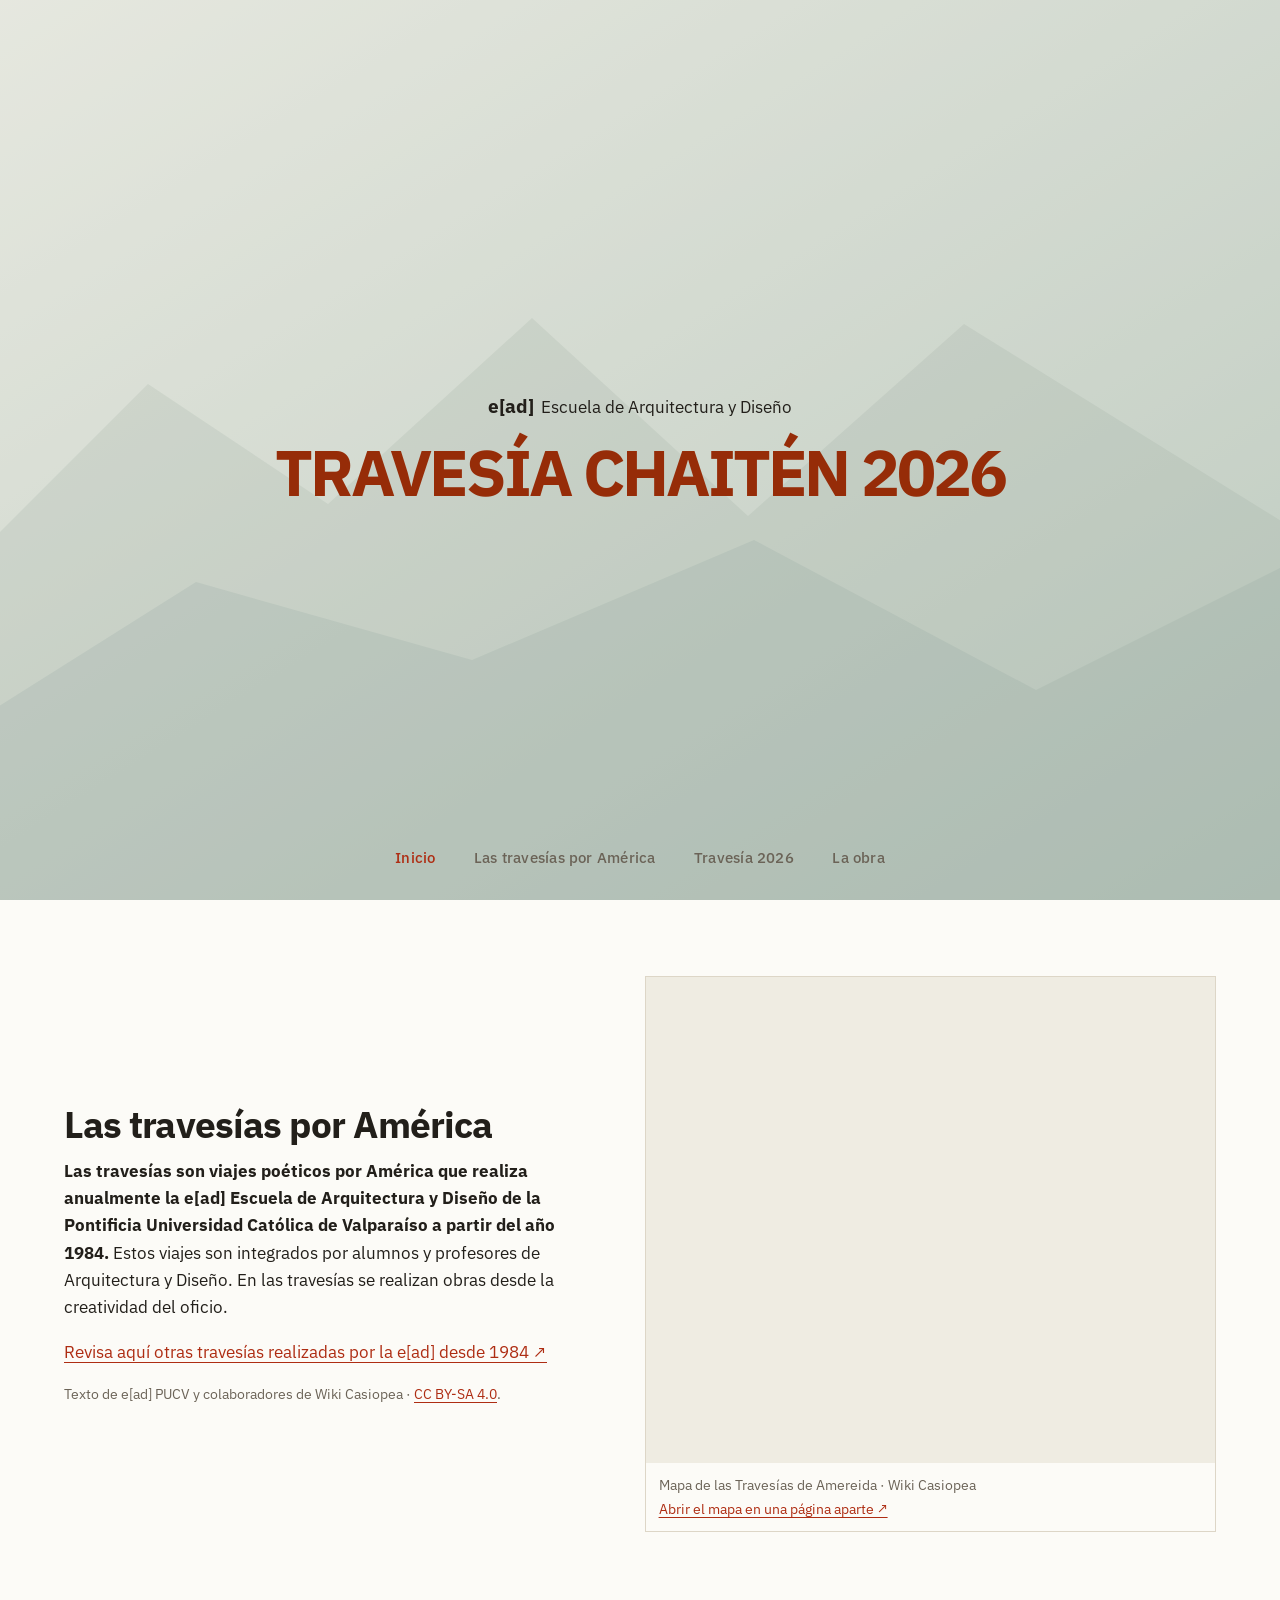
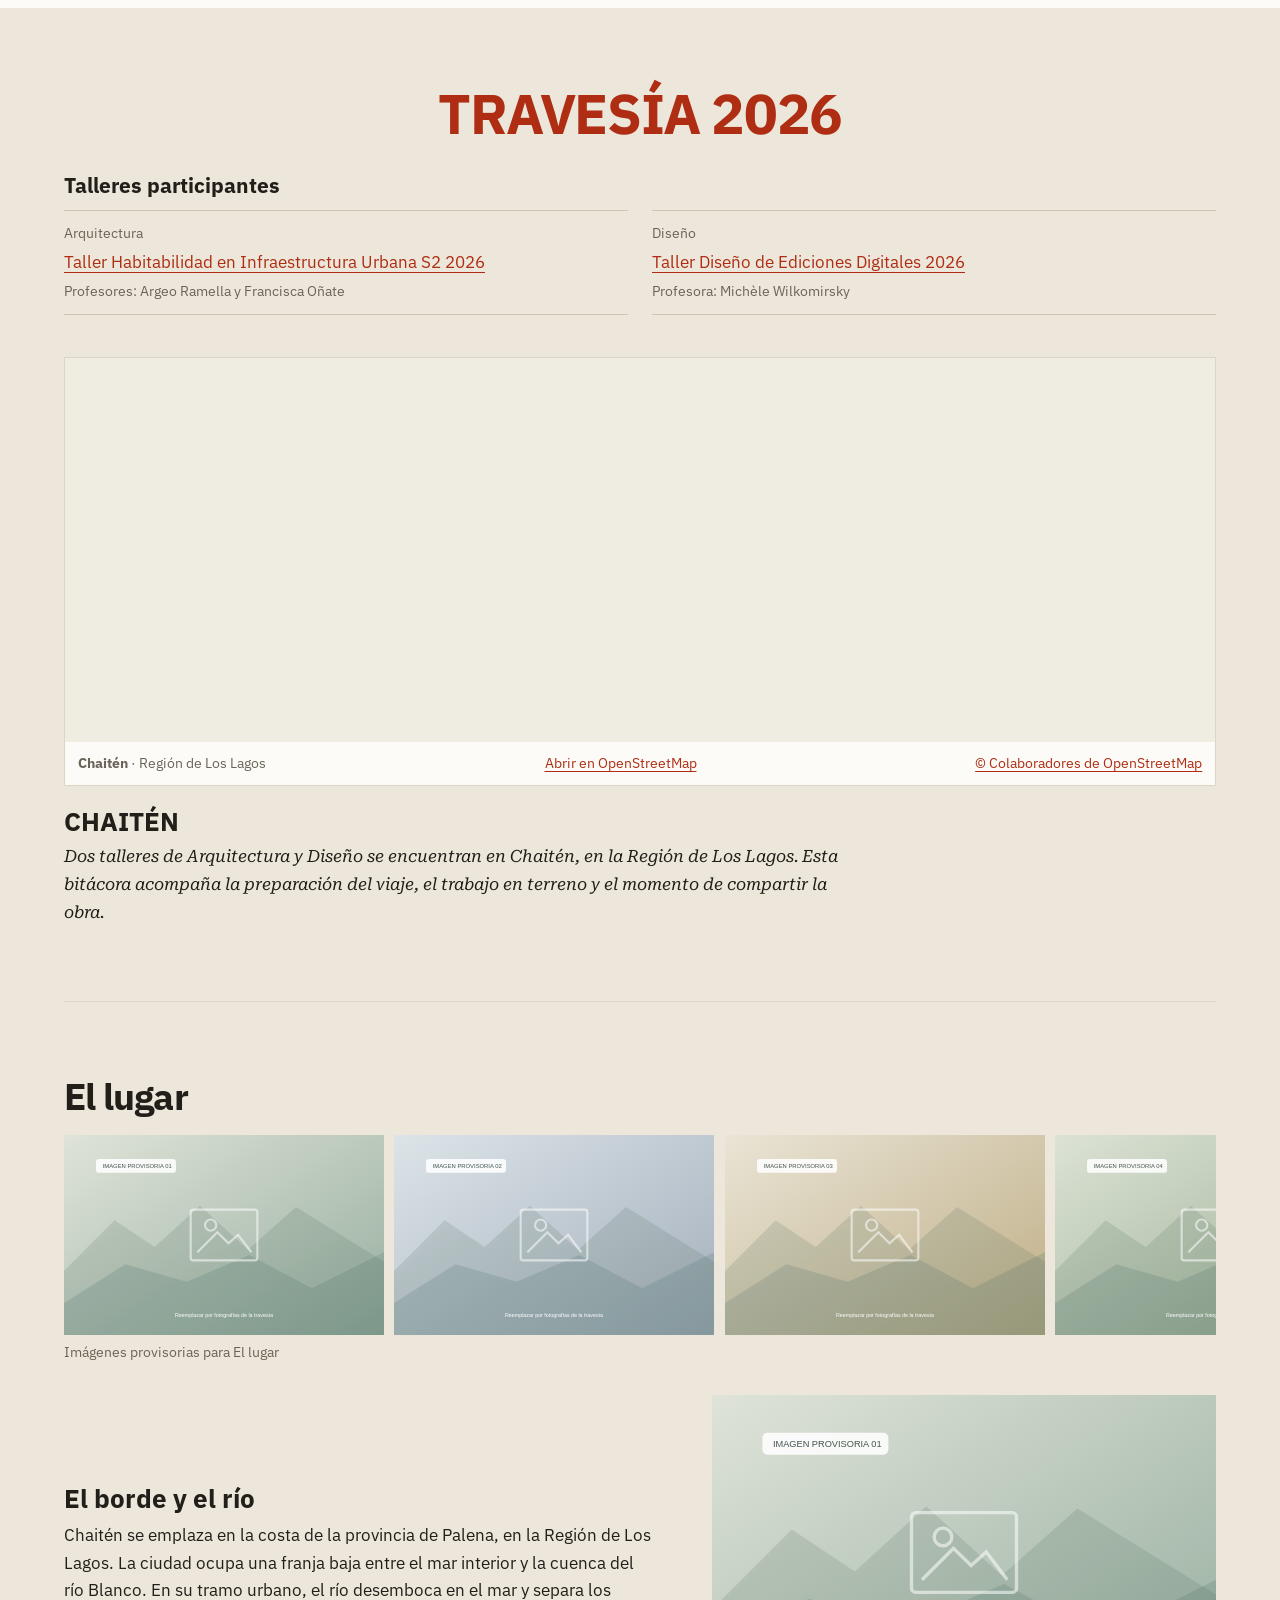
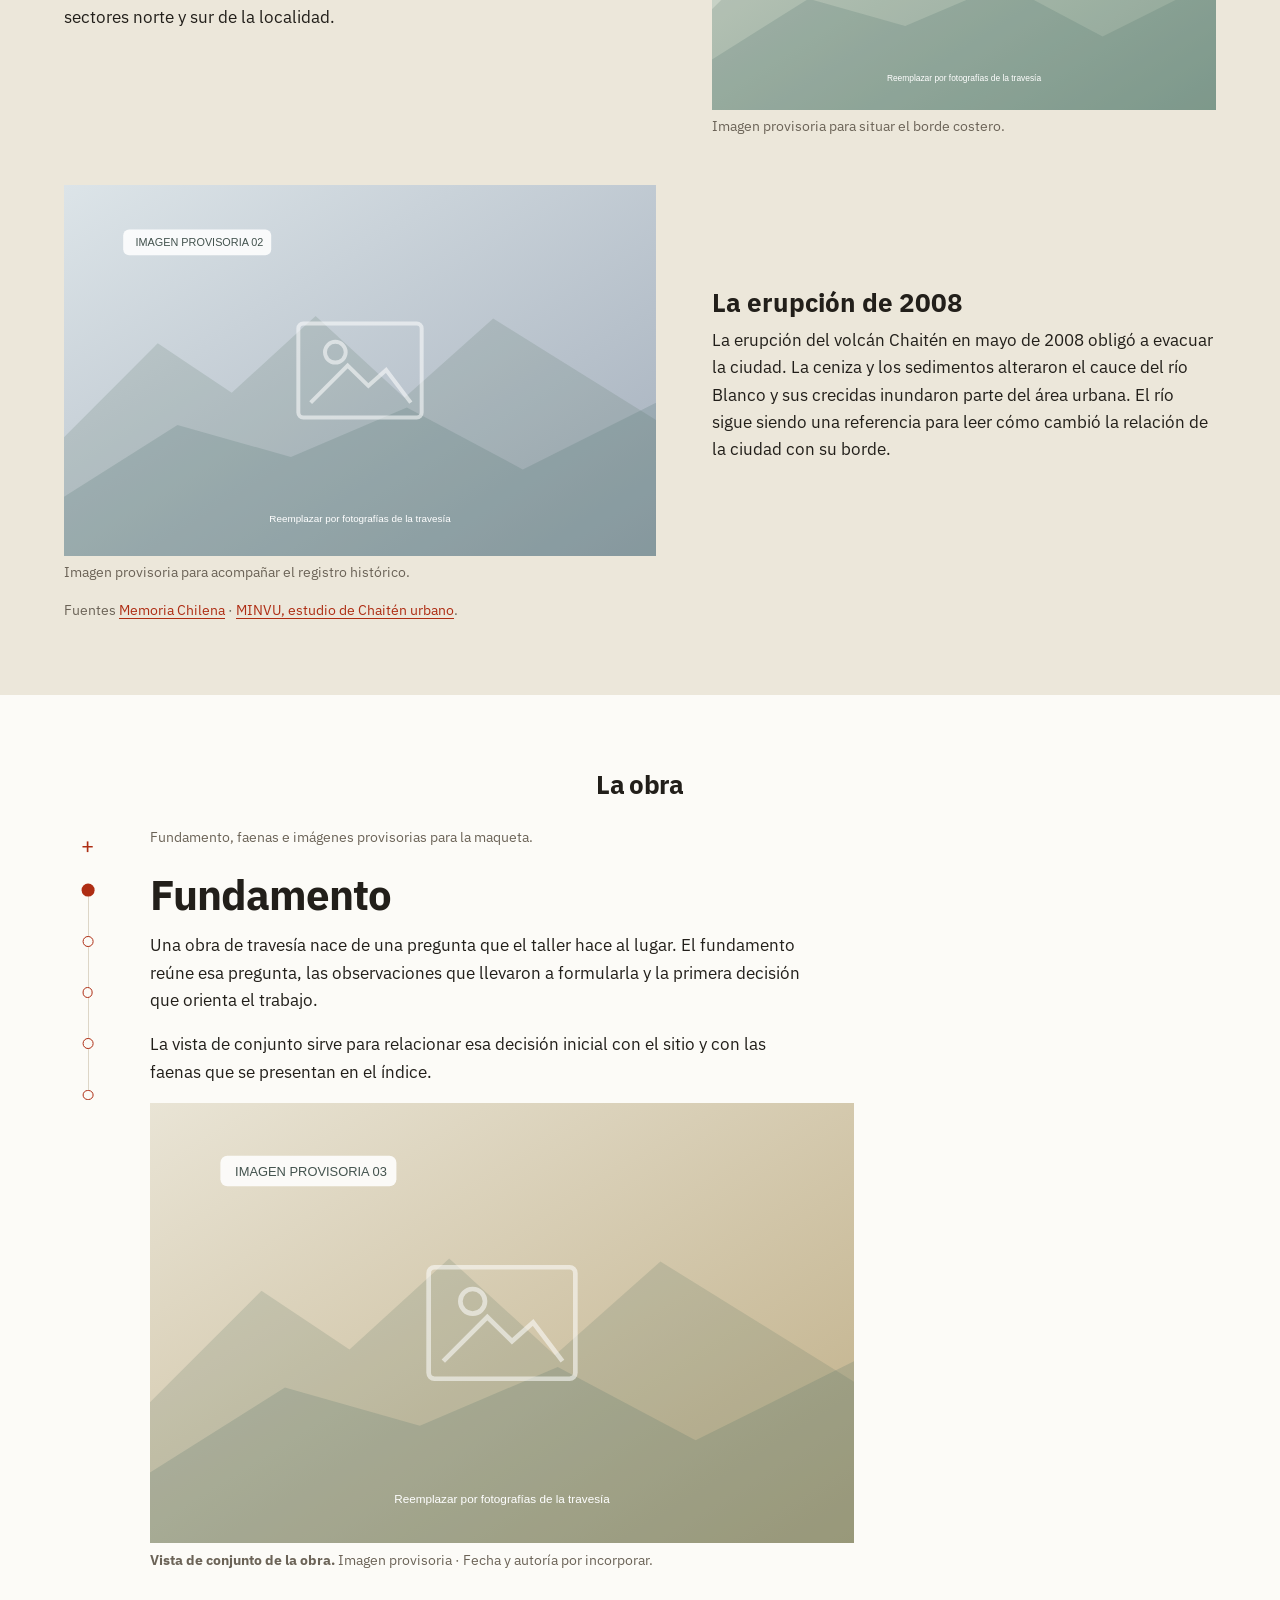
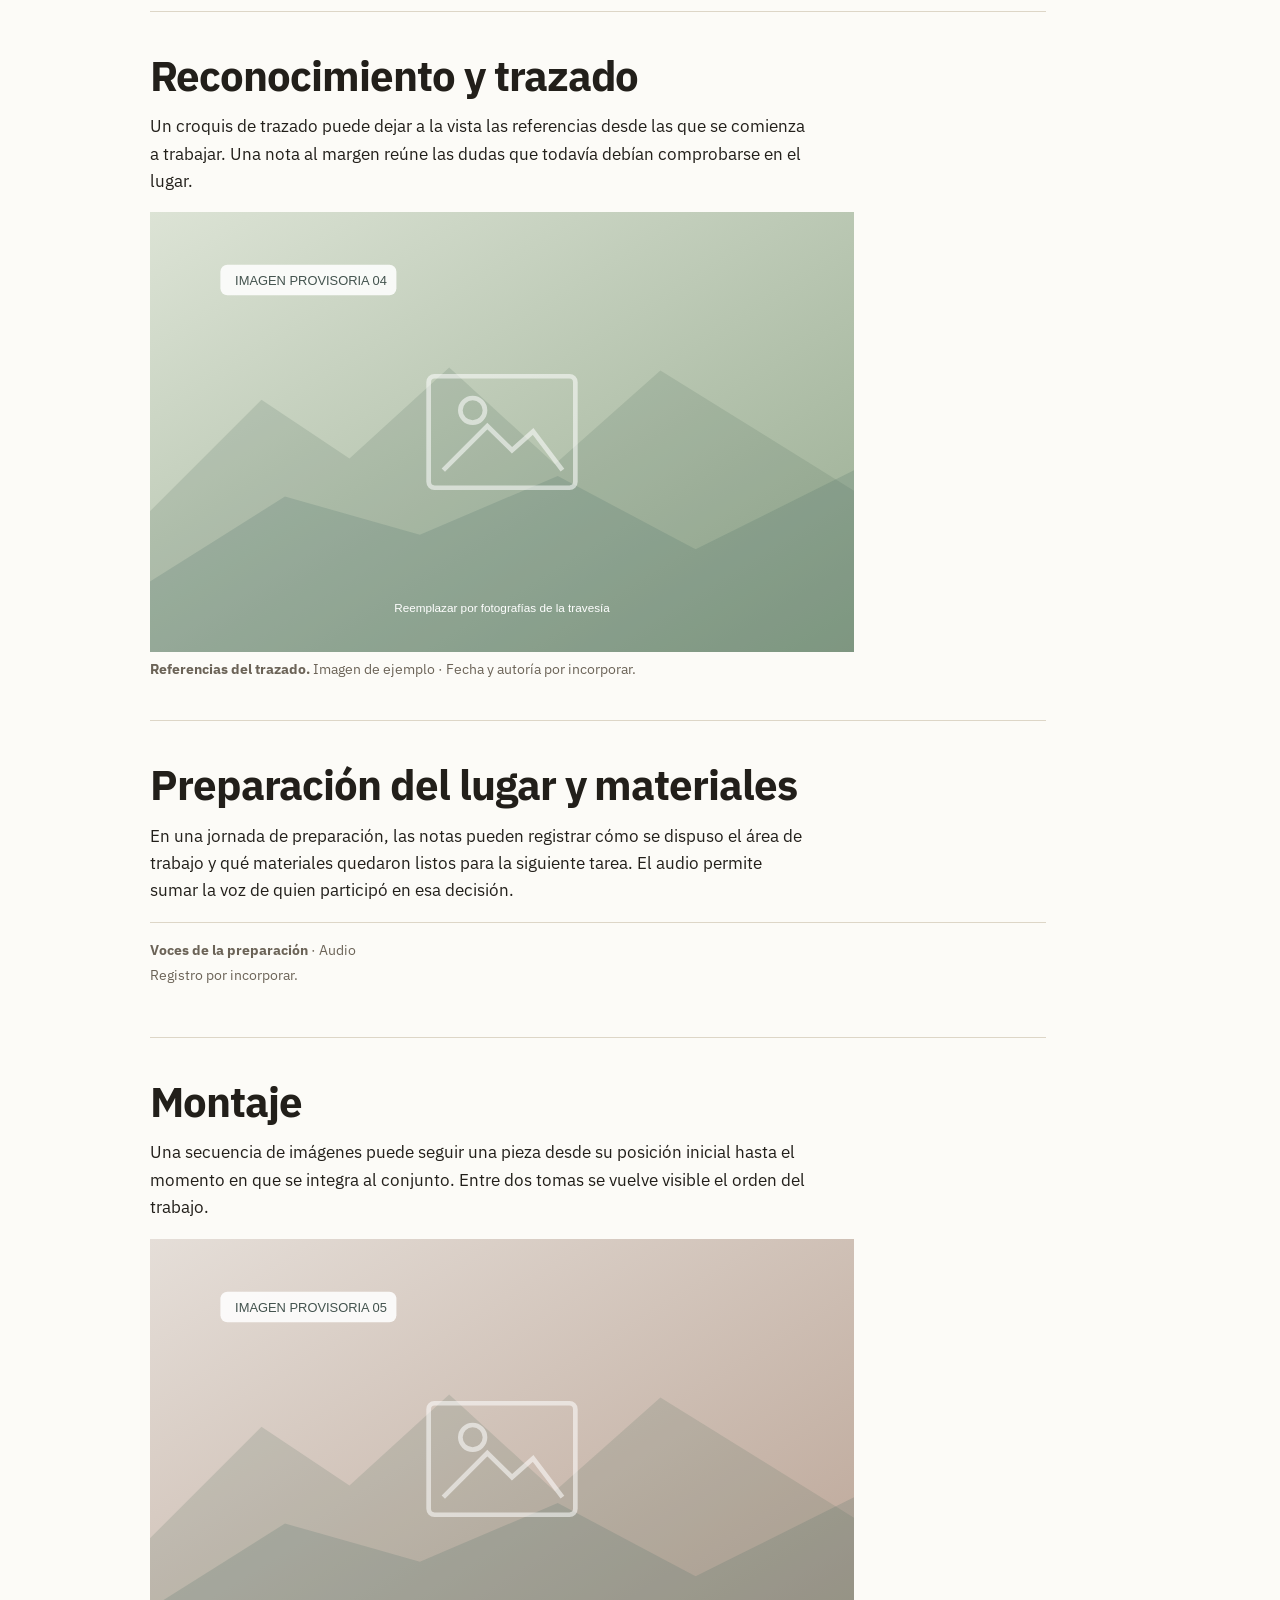
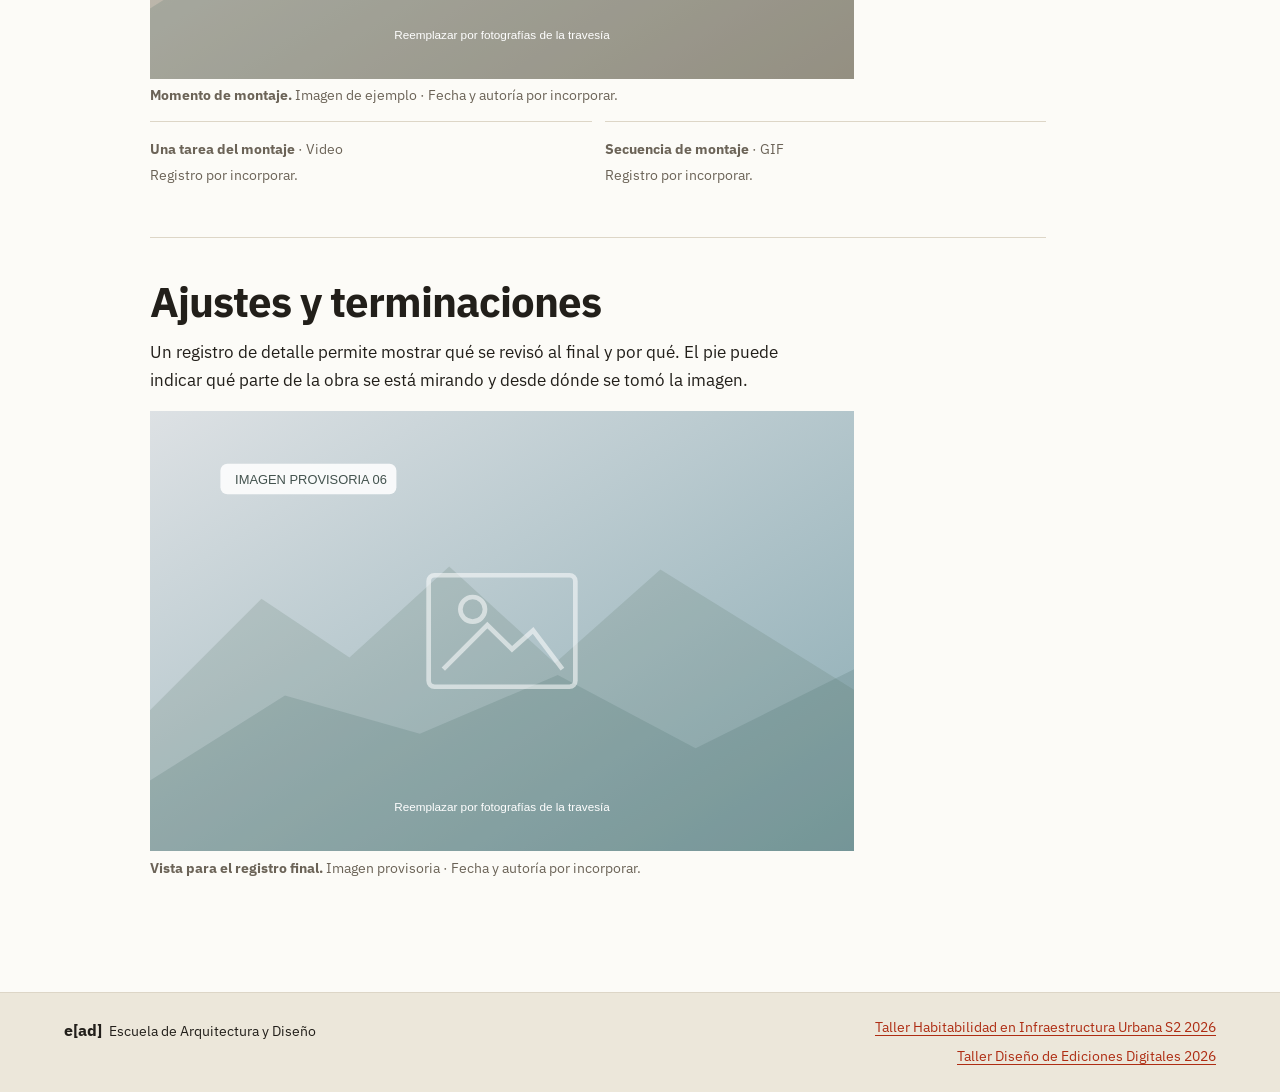
==== commit d7729592: "feedback interno 2" ====
--- a/index.html
+++ b/index.html
@@ -4,7 +4,7 @@
   <meta charset="utf-8">
   <meta name="viewport" content="width=device-width, initial-scale=1">
   <meta name="theme-color" content="#fcfbf7">
-  <meta name="description" content="Bitácora de la Travesía a Chaitén 2026 de los talleres de Arquitectura y Diseño de la e[ad] PUCV.">
+  <meta name="description" content="Bitácora de la Travesía Chaitén 2026 de los talleres de Arquitectura y Diseño de la e[ad] PUCV.">
   <title>TRAVESÍA CHAITÉN 2026</title>
   <link rel="preconnect" href="https://fonts.googleapis.com">
   <link rel="preconnect" href="https://fonts.gstatic.com" crossorigin>
@@ -14,28 +14,40 @@
 </head>
 <body>
 <a class="saltar" href="#contenido">Saltar al contenido</a>
-<header class="cabecera">
-  <div class="contenedor cabecera-fila">
-    <a class="marca" href="#inicio">Travesía Chaitén 2026</a>
-    <nav class="menu" aria-label="Navegación principal">
-      <a href="#inicio">Inicio</a>
-      <a href="#travesia">La obra</a>
-    </nav>
-  </div>
-</header>
 <main id="contenido">
+  <!-- PORTADA. Cambia el título aquí y las imágenes en .diapositivas. -->
   <section class="portada" id="inicio" aria-labelledby="titulo">
+    <div class="diapositivas" aria-hidden="true">
+        <img src="assets/portada-1.svg" width="1200" height="750" alt="" class="activa" fetchpriority="high">
+        <img src="assets/portada-2.svg" width="1200" height="750" alt="">
+        <img src="assets/portada-3.svg" width="1200" height="750" alt="">
+        <img src="assets/portada-4.svg" width="1200" height="750" alt="">
+        <img src="assets/portada-5.svg" width="1200" height="750" alt="">
+        <img src="assets/portada-6.svg" width="1200" height="750" alt="">
+    </div>
     <div class="contenedor portada-centro">
       <p class="identidad"><strong>e[ad]</strong> <span>Escuela de Arquitectura y Diseño</span></p>
       <h1 id="titulo">TRAVESÍA CHAITÉN 2026</h1>
     </div>
+    <!-- Este único menú pasa del pie de la portada al borde superior al bajar. -->
+    <nav class="menu-principal" id="menu-principal" aria-label="Secciones de la página">
+      <div class="fondo-menu" aria-hidden="true"></div>
+      <div class="menu-enlaces">
+        <a href="#inicio">Inicio</a>
+        <a href="#travesias-america">Las travesías por América</a>
+        <a href="#travesia-2026">Travesía 2026</a>
+        <a href="#travesia">La obra</a>
+      </div>
+    </nav>
   </section>
 
-  <section class="contenedor travesias-america" aria-labelledby="travesias-america">
+  <!-- Introducción y mapa histórico alojado por Casiopea. -->
+  <section class="contenedor travesias-america" id="travesias-america" aria-labelledby="titulo-travesias-america">
     <div class="prosa">
-      <h2 id="travesias-america">Las travesías por América</h2>
+      <h2 id="titulo-travesias-america">Las travesías por América</h2>
       <p><strong>Las travesías son viajes poéticos por América que realiza anualmente la e[ad] Escuela de Arquitectura y Diseño de la Pontificia Universidad Católica de Valparaíso a partir del año 1984.</strong> Estos viajes son integrados por alumnos y profesores de Arquitectura y Diseño. En las travesías se realizan obras desde la creatividad del oficio.</p>
       <p><a href="https://wiki.ead.pucv.cl/Categor%C3%ADa:Traves%C3%ADa">Revisa aquí otras travesías realizadas por la e[ad] desde 1984 ↗</a></p>
+      <p class="fuentes">Texto de e[ad] PUCV y colaboradores de Wiki Casiopea · <a href="https://creativecommons.org/licenses/by-sa/4.0/deed.es">CC BY-SA 4.0</a>.</p>
     </div>
     <figure class="mapa mapa-historico">
       <iframe
@@ -50,9 +62,10 @@
     </figure>
   </section>
 
+  <!-- El fondo crema señala el comienzo del relato específico de Chaitén. -->
   <div class="relato">
-    <section class="contenedor chaiten" aria-labelledby="travesia-2026">
-      <h2 class="titulo-travesia" id="travesia-2026">TRAVESÍA 2026</h2>
+    <section class="contenedor chaiten" id="travesia-2026" aria-labelledby="titulo-travesia-2026">
+      <h2 class="titulo-travesia" id="titulo-travesia-2026">TRAVESÍA 2026</h2>
       <section class="participan" aria-labelledby="talleres">
         <h3 id="talleres">Talleres participantes</h3>
         <ul class="talleres">
@@ -86,6 +99,7 @@
       </div>
     </section>
 
+    <!-- EL LUGAR. Edita aquí los textos, las imágenes y el carrusel. -->
     <section class="contenedor lugar" id="lugar" aria-labelledby="titulo-lugar">
       <h2 id="titulo-lugar">El lugar</h2>
       <figure class="galeria-historica" data-galeria-historica>
@@ -128,99 +142,91 @@
       <p class="fuentes">Fuentes <a href="https://www.memoriachilena.gob.cl/602/w3-article-92768.html">Memoria Chilena</a> · <a href="https://documentos.minvu.cl/regionX/seremi/resoluciones_exentas/Documentos/RESOLUCION%20EXENTA%2093%2009.08.2018%20USO%20DE%20SUELOS%20CHAITEN.pdf">MINVU, estudio de Chaitén urbano</a>.</p>
     </section>
 
-    <section class="contenedor obra" id="travesia" aria-labelledby="titulo-obra">
-      <div class="obra-cabecera">
-        <h2 id="titulo-obra">La obra</h2>
-        <button class="indice-control" type="button" aria-controls="indice-faenas" aria-expanded="true" aria-label="Contraer índice de faenas" hidden>
-          <span aria-hidden="true"></span>
-        </button>
-        <nav class="indice-faenas" id="indice-faenas" aria-label="Faenas de la obra">
-          <ol class="timeline">
-            <li><a data-enlace-faena href="#faena-fundamento" aria-label="Fundamento"><span>Fundamento</span></a></li>
-            <li><a data-enlace-faena href="#faena-trazado" aria-label="Reconocimiento y trazado"><span class="faena-larga">Reconocimiento y trazado</span><span class="faena-corta" aria-hidden="true">Trazado</span></a></li>
-            <li><a data-enlace-faena href="#faena-preparacion" aria-label="Preparación del lugar y materiales"><span class="faena-larga">Preparación del lugar y materiales</span><span class="faena-corta" aria-hidden="true">Preparación</span></a></li>
-            <li><a data-enlace-faena href="#faena-montaje" aria-label="Montaje"><span>Montaje</span></a></li>
-            <li><a data-enlace-faena href="#faena-ajustes" aria-label="Ajustes y terminaciones"><span class="faena-larga">Ajustes y terminaciones</span><span class="faena-corta" aria-hidden="true">Ajustes</span></a></li>
-          </ol>
-        </nav>
-      </div>
-
-      <p class="aviso">Fundamento, faenas e imágenes provisorias para la maqueta.</p>
-
-      <article class="faena" id="faena-fundamento" data-faena aria-labelledby="titulo-fundamento" tabindex="-1">
-        <h3 id="titulo-fundamento">Fundamento</h3>
-        <p>Una obra de travesía nace de una pregunta que el taller hace al lugar. El fundamento reúne esa pregunta, las observaciones que llevaron a formularla y la primera decisión que orienta el trabajo.</p>
-        <p>La vista de conjunto sirve para relacionar esa decisión inicial con el sitio y con las faenas que se presentan en el índice.</p>
-        <figure>
-          <img src="assets/registro-3.svg" width="1200" height="750" alt="" loading="lazy">
-          <figcaption><strong>Vista de conjunto de la obra.</strong> Imagen provisoria · Fecha y autoría por incorporar.</figcaption>
-        </figure>
-        <nav class="paso" aria-label="Continuar desde Fundamento">
-          <a href="#faena-trazado">Seguir a Reconocimiento y trazado →</a>
-        </nav>
-      </article>
-
-      <article class="faena" id="faena-trazado" data-faena aria-labelledby="titulo-trazado" tabindex="-1">
-        <h3 id="titulo-trazado">Reconocimiento y trazado</h3>
-        <p>Un croquis de trazado puede dejar a la vista las referencias desde las que se comienza a trabajar. Una nota al margen reúne las dudas que todavía debían comprobarse en el lugar.</p>
-        <figure>
-          <img src="assets/registro-4.svg" width="1200" height="750" alt="" loading="lazy">
-          <figcaption><strong>Referencias del trazado.</strong> Imagen de ejemplo · Fecha y autoría por incorporar.</figcaption>
-        </figure>
-        <nav class="paso" aria-label="Continuar desde Reconocimiento y trazado">
-          <a href="#faena-fundamento">← Volver a Fundamento</a>
-          <a href="#faena-preparacion">Seguir a Preparación del lugar y materiales →</a>
-        </nav>
-      </article>
-
-      <article class="faena" id="faena-preparacion" data-faena aria-labelledby="titulo-preparacion" tabindex="-1">
-        <h3 id="titulo-preparacion">Preparación del lugar y materiales</h3>
-        <p>En una jornada de preparación, las notas pueden registrar cómo se dispuso el área de trabajo y qué materiales quedaron listos para la siguiente tarea. El audio permite sumar la voz de quien participó en esa decisión.</p>
-        <figure class="registro"><figcaption><strong>Voces de la preparación</strong> · Audio</figcaption><p>Registro por incorporar.</p></figure>
-        <nav class="paso" aria-label="Continuar desde Preparación del lugar y materiales">
-          <a href="#faena-trazado">← Volver a Reconocimiento y trazado</a>
-          <a href="#faena-montaje">Seguir a Montaje →</a>
-        </nav>
-      </article>
-
-      <article class="faena" id="faena-montaje" data-faena aria-labelledby="titulo-montaje" tabindex="-1">
-        <h3 id="titulo-montaje">Montaje</h3>
-        <p>Una secuencia de imágenes puede seguir una pieza desde su posición inicial hasta el momento en que se integra al conjunto. Entre dos tomas se vuelve visible el orden del trabajo.</p>
-        <figure>
-          <img src="assets/registro-5.svg" width="1200" height="750" alt="" loading="lazy">
-          <figcaption><strong>Momento de montaje.</strong> Imagen de ejemplo · Fecha y autoría por incorporar.</figcaption>
-        </figure>
-        <div class="registros">
-          <figure><figcaption><strong>Una tarea del montaje</strong> · Video</figcaption><p>Registro por incorporar.</p></figure>
-          <figure><figcaption><strong>Secuencia de montaje</strong> · GIF</figcaption><p>Registro por incorporar.</p></figure>
-        </div>
-        <nav class="paso" aria-label="Continuar desde Montaje">
-          <a href="#faena-preparacion">← Volver a Preparación del lugar y materiales</a>
-          <a href="#faena-ajustes">Seguir a Ajustes y terminaciones →</a>
-        </nav>
-      </article>
-
-      <article class="faena" id="faena-ajustes" data-faena aria-labelledby="titulo-ajustes" tabindex="-1">
-        <h3 id="titulo-ajustes">Ajustes y terminaciones</h3>
-        <p>Un registro de detalle permite mostrar qué se revisó al final y por qué. El pie puede indicar qué parte de la obra se está mirando y desde dónde se tomó la imagen.</p>
-        <figure>
-          <img src="assets/registro-6.svg" width="1200" height="750" alt="" loading="lazy">
-          <figcaption><strong>Vista para el registro final.</strong> Imagen provisoria · Fecha y autoría por incorporar.</figcaption>
-        </figure>
-        <nav class="paso" aria-label="Continuar desde Ajustes y terminaciones">
-          <a href="#faena-montaje">← Volver a Montaje</a>
-          <a href="#travesia">↑ Volver al índice de La obra</a>
-        </nav>
-      </article>
-    </section>
-
   </div>
+
+  <!-- OBRA. Las cinco faenas se leen seguidas; conserva sus id al editar los textos. -->
+  <section class="obra" id="travesia" aria-labelledby="titulo-obra">
+    <div class="contenedor">
+      <h2 id="titulo-obra">La obra</h2>
+      <div class="obra-layout">
+        <!-- Índice fijo al lado del contenido. Hover, teclado o toque abren los títulos. -->
+        <aside class="riel-faenas">
+          <nav class="indice-vertical" aria-label="Faenas de la obra">
+            <button class="indice-control" type="button" aria-label="Mostrar títulos de las faenas" aria-expanded="false" aria-controls="lista-faenas" hidden>
+              <span aria-hidden="true">+</span>
+            </button>
+            <ol class="lista-faenas" id="lista-faenas">
+              <li><a href="#faena-fundamento" aria-label="Fundamento"><span>Fundamento</span></a></li>
+              <li><a href="#faena-trazado" aria-label="Reconocimiento y trazado"><span>Reconocimiento y trazado</span></a></li>
+              <li><a href="#faena-preparacion" aria-label="Preparación del lugar y materiales"><span>Preparación del lugar y materiales</span></a></li>
+              <li><a href="#faena-montaje" aria-label="Montaje"><span>Montaje</span></a></li>
+              <li><a href="#faena-ajustes" aria-label="Ajustes y terminaciones"><span>Ajustes y terminaciones</span></a></li>
+            </ol>
+          </nav>
+        </aside>
+        <div class="faenas">
+          <p class="aviso">Fundamento, faenas e imágenes provisorias para la maqueta.</p>
+
+          <article class="faena" id="faena-fundamento" data-faena aria-labelledby="titulo-fundamento">
+            <h3 id="titulo-fundamento">Fundamento</h3>
+            <p>Una obra de travesía nace de una pregunta que el taller hace al lugar. El fundamento reúne esa pregunta, las observaciones que llevaron a formularla y la primera decisión que orienta el trabajo.</p>
+            <p>La vista de conjunto sirve para relacionar esa decisión inicial con el sitio y con las faenas que se presentan en el índice.</p>
+            <figure>
+              <img src="assets/registro-3.svg" width="1200" height="750" alt="" loading="lazy">
+              <figcaption><strong>Vista de conjunto de la obra.</strong> Imagen provisoria · Fecha y autoría por incorporar.</figcaption>
+            </figure>
+          </article>
+
+          <article class="faena" id="faena-trazado" data-faena aria-labelledby="titulo-trazado">
+            <h3 id="titulo-trazado">Reconocimiento y trazado</h3>
+            <p>Un croquis de trazado puede dejar a la vista las referencias desde las que se comienza a trabajar. Una nota al margen reúne las dudas que todavía debían comprobarse en el lugar.</p>
+            <figure>
+              <img src="assets/registro-4.svg" width="1200" height="750" alt="" loading="lazy">
+              <figcaption><strong>Referencias del trazado.</strong> Imagen de ejemplo · Fecha y autoría por incorporar.</figcaption>
+            </figure>
+          </article>
+
+          <article class="faena" id="faena-preparacion" data-faena aria-labelledby="titulo-preparacion">
+            <h3 id="titulo-preparacion">Preparación del lugar y materiales</h3>
+            <p>En una jornada de preparación, las notas pueden registrar cómo se dispuso el área de trabajo y qué materiales quedaron listos para la siguiente tarea. El audio permite sumar la voz de quien participó en esa decisión.</p>
+            <figure class="registro"><figcaption><strong>Voces de la preparación</strong> · Audio</figcaption><p>Registro por incorporar.</p></figure>
+          </article>
+
+          <article class="faena" id="faena-montaje" data-faena aria-labelledby="titulo-montaje">
+            <h3 id="titulo-montaje">Montaje</h3>
+            <p>Una secuencia de imágenes puede seguir una pieza desde su posición inicial hasta el momento en que se integra al conjunto. Entre dos tomas se vuelve visible el orden del trabajo.</p>
+            <figure>
+              <img src="assets/registro-5.svg" width="1200" height="750" alt="" loading="lazy">
+              <figcaption><strong>Momento de montaje.</strong> Imagen de ejemplo · Fecha y autoría por incorporar.</figcaption>
+            </figure>
+            <div class="registros">
+              <figure><figcaption><strong>Una tarea del montaje</strong> · Video</figcaption><p>Registro por incorporar.</p></figure>
+              <figure><figcaption><strong>Secuencia de montaje</strong> · GIF</figcaption><p>Registro por incorporar.</p></figure>
+            </div>
+          </article>
+
+          <article class="faena" id="faena-ajustes" data-faena aria-labelledby="titulo-ajustes">
+            <h3 id="titulo-ajustes">Ajustes y terminaciones</h3>
+            <p>Un registro de detalle permite mostrar qué se revisó al final y por qué. El pie puede indicar qué parte de la obra se está mirando y desde dónde se tomó la imagen.</p>
+            <figure>
+              <img src="assets/registro-6.svg" width="1200" height="750" alt="" loading="lazy">
+              <figcaption><strong>Vista para el registro final.</strong> Imagen provisoria · Fecha y autoría por incorporar.</figcaption>
+            </figure>
+          </article>
+        </div>
+      </div>
+    </div>
+  </section>
 </main>
-<footer class="pie" id="derechos">
-  <div class="contenedor">
-    <h2>Créditos y derechos</h2>
-    <p>El texto introductorio sobre las travesías se atribuye a la <a href="https://wiki.ead.pucv.cl/Categor%C3%ADa:Traves%C3%ADa">e[ad] PUCV y a sus colaboradores en Wiki Casiopea</a>. La <a href="https://wiki.ead.pucv.cl/Casiopea:Derechos_de_autor">licencia general de la wiki</a> es <a href="https://creativecommons.org/licenses/by-sa/4.0/deed.es">CC BY-SA 4.0</a>, salvo materiales con condiciones propias. El mapa histórico se muestra desde su <a href="https://herbertspencer.net/travesias-casiopea/">publicación original</a>. El mapa local usa datos de <a href="https://www.openstreetmap.org/copyright">OpenStreetMap y sus colaboradores</a>.</p>
-    <p>Créditos provisorios de la Travesía Chaitén 2026. Los textos, fotografías y demás registros conservarán la autoría y las condiciones de uso de cada material. Los créditos individuales se incorporarán al publicar los registros definitivos.</p>
+
+<!-- PIE. Mantén aquí los nombres y los enlaces de los dos talleres. -->
+<footer class="pie">
+  <div class="contenedor pie-fila">
+    <p class="identidad"><strong>e[ad]</strong> <span>Escuela de Arquitectura y Diseño</span></p>
+    <nav class="pie-talleres" aria-label="Talleres participantes">
+      <a href="https://wiki.ead.pucv.cl/Taller_Habitabilidad_en_Infraestructura_Urbana_S2_2026">Taller Habitabilidad en Infraestructura Urbana S2 2026</a>
+      <a href="https://wiki.ead.pucv.cl/Taller_Dise%C3%B1o_de_Ediciones_Digitales_2026">Taller Diseño de Ediciones Digitales 2026</a>
+    </nav>
   </div>
 </footer>
 </body>
--- a/styles.css
+++ b/styles.css
@@ -1,84 +1,213 @@
-/* Paleta clara de Stella Nova, Wiki Casiopea. */
+/* 1. PALETA Y TIPOGRAFÍA. Valores claros de Stella Nova / Wiki Casiopea. */
 :root {
   --papel: #fcfbf7;
-  --relato: #ece7da;
+  --crema: #ece7da;
   --campo: #f4f2ed;
   --hundido: #efece2;
   --tinta: #221f1a;
   --tinta-suave: #6b6357;
   --filete: #ddd6c7;
   --carmin: #ae2d13;
-  --carmin-oscuro: #962c08;
-  --blanco: #fff;
-  --borde-relato: #cfc5b3;
   --sans: "IBM Plex Sans", "Segoe UI", sans-serif;
   --serif: "Roboto Serif", Georgia, serif;
-}
-* { box-sizing: border-box; }
+  --alto-menu: 4rem;
+}
+* {
+  box-sizing: border-box;
+}
+html {
+  scroll-behavior: smooth;
+}
 body {
   margin: 0;
+  color: var(--tinta);
   background: var(--papel);
-  color: var(--tinta);
   font: 1.0625rem/1.61 var(--sans);
 }
-a { color: var(--carmin); text-underline-offset: .22em; }
-a:hover { color: var(--carmin-oscuro); }
-:focus-visible { outline: 2px solid var(--carmin); outline-offset: 4px; }
-img { display: block; max-width: 100%; height: auto; }
-figure { margin: 0; }
-p { margin: 0 0 1em; }
-h1, h2, h3 { line-height: 1.12; margin: 0; }
-h2 { font-size: clamp(1.55rem, 4vw, 2.3rem); letter-spacing: -.025em; }
-ul, ol { margin: 0; padding: 0; }
-.contenedor { width: min(calc(100% - 2.5rem), 72rem); margin-inline: auto; }
-.saltar { position: absolute; inset: 1rem auto auto 1rem; transform: translateY(-200%); padding: .45rem .7rem; background: var(--blanco); z-index: 2; }
-.saltar:focus { transform: none; }
-.cabecera { border-bottom: 1px solid var(--filete); }
-.cabecera-fila, .pie-fila {
-  display: flex;
-  justify-content: space-between;
-  flex-wrap: wrap;
-  align-items: center;
-  gap: .25rem 1.5rem;
-}
-.cabecera-fila { min-height: 4.25rem; padding-block: .65rem; }
-.marca { color: var(--tinta); font-weight: 700; text-decoration: none; }
-.menu { display: flex; gap: 1.2rem; }
-.menu a { color: var(--tinta-suave); padding-block: .25rem; }
+a {
+  color: var(--carmin);
+  text-underline-offset: .22em;
+}
+a:hover {
+  color: #962c08;
+}
+button {
+  font: inherit;
+}
+:focus-visible {
+  outline: 2px solid var(--carmin);
+  outline-offset: 4px;
+}
+h1, h2, h3 {
+  margin: 0;
+  line-height: 1.15;
+}
+h2 {
+  font-size: clamp(1.55rem, 4vw, 2.3rem);
+  letter-spacing: -.025em;
+}
+p {
+  margin: 0 0 1em;
+}
+ul, ol {
+  margin: 0;
+  padding: 0;
+  list-style: none;
+}
+figure {
+  margin: 0;
+}
+img {
+  display: block;
+  width: 100%;
+  max-width: 100%;
+  height: auto;
+}
+[id] {
+  scroll-margin-top: calc(var(--alto-menu) + 1.4rem);
+}
+#inicio {
+  scroll-margin-top: 0;
+}
+.contenedor {
+  width: min(calc(100% - 2.5rem), 72rem);
+  margin-inline: auto;
+}
+.saltar {
+  position: absolute;
+  inset: .5rem auto auto .5rem;
+  transform: translateY(-200%);
+  background: var(--papel);
+  padding: .4rem;
+  z-index: 10;
+}
+.saltar:focus {
+  transform: none;
+}
+.fuentes, figcaption, .aviso {
+  color: var(--tinta-suave);
+  font-size: .86rem;
+}
+figcaption {
+  margin-top: .35rem;
+}
+.fuentes {
+  margin: 1rem 0 0;
+}
+.prosa, .faena > p {
+  max-width: 66ch;
+}
+
+/* 2. PORTADA. 100svh ocupa la pantalla completa también en un celular.
+   La opacidad .6 corresponde al 60 % de imagen sobre el fondo claro. */
 .portada {
   position: relative;
+  display: grid;
+  place-items: center;
+  min-height: 100vh;
+  min-height: 100svh;
   isolation: isolate;
-  border-bottom: 1px solid var(--filete);
   background: var(--campo);
 }
-.portada::before {
-  position: absolute;
+.diapositivas, .fondo-menu {
+  position: absolute;
+  inset: 0;
   z-index: -1;
+  overflow: hidden;
+  pointer-events: none;
+  opacity: .6;
+}
+.diapositivas img, .fondo-menu img {
+  position: absolute;
   inset: 0;
-  content: "";
-  background: url("assets/portada-provisoria.svg") center 57% / cover no-repeat;
-  opacity: .6;
+  height: 100%;
+  object-fit: cover;
+  opacity: 0;
+  transition: opacity 1.2s ease-in-out;
+}
+.diapositivas img.activa, .fondo-menu img.activa {
+  opacity: 1;
 }
 .portada-centro {
-  padding-block: clamp(2.75rem, 7vw, 5.75rem);
+  padding-block: 6rem;
   text-align: center;
 }
 .identidad {
   display: flex;
+  justify-content: center;
   flex-wrap: wrap;
   align-items: baseline;
-  justify-content: center;
-  gap: .2rem .45rem;
+  gap: .15rem .45rem;
   margin-bottom: .85rem;
   font-size: clamp(.88rem, 2vw, 1.05rem);
 }
-.identidad strong { font-size: 1.15em; }
+.identidad strong {
+  font-size: 1.15em;
+}
 .portada h1 {
-  color: var(--carmin-oscuro);
+  color: #962c08;
   font-size: clamp(1.8rem, 5.6vw, 4.05rem);
   letter-spacing: -.045em;
 }
-.prosa, .faena > p { max-width: 66ch; }
+
+/* 3. MENÚ. Un mismo grupo de enlaces pasa de la portada al borde superior.
+   La clase .fija se activa al superar el 80 % de la portada. */
+.menu-principal {
+  position: absolute;
+  bottom: 1.1rem;
+  left: 0;
+  width: 100%;
+  isolation: isolate;
+  z-index: 5;
+}
+.menu-enlaces {
+  display: flex;
+  flex-wrap: wrap;
+  justify-content: center;
+  align-items: center;
+  gap: .1rem clamp(.8rem, 3vw, 2.5rem);
+  width: min(calc(100% - 1.5rem), 72rem);
+  margin: auto;
+}
+.menu-enlaces a {
+  padding-block: .8rem;
+  color: var(--tinta-suave);
+  font-size: clamp(.78rem, 1.5vw, .95rem);
+  font-weight: 500;
+  letter-spacing: .015em;
+  text-decoration: none;
+}
+.menu-enlaces [aria-current="location"] {
+  color: var(--carmin);
+}
+.menu-enlaces a:hover {
+  color: var(--carmin);
+}
+.fondo-menu {
+  visibility: hidden;
+}
+.menu-principal.fija {
+  position: fixed;
+  inset: 0 0 auto;
+  background: var(--campo);
+  border-bottom: 1px solid var(--filete);
+  animation: entrar-menu .45s ease both;
+}
+.menu-principal.fija .fondo-menu {
+  visibility: visible;
+}
+@keyframes entrar-menu {
+  from {
+  opacity: 0;
+  transform: translateY(-100%);
+}
+  to {
+  opacity: 1;
+  transform: translateY(0);
+}
+}
+
+/* 4. CONTEXTO. Mapas externos y talleres editables en index.html. */
 .travesias-america {
   display: grid;
   grid-template-columns: minmax(0, .95fr) minmax(0, 1.05fr);
@@ -86,7 +215,9 @@
   gap: clamp(1.65rem, 5vw, 4rem);
   padding-block: clamp(2.6rem, 6vw, 4.75rem);
 }
-.travesias-america h2 { margin-bottom: .8rem; }
+.travesias-america h2 {
+  margin-bottom: .8rem;
+}
 .mapa {
   border: 1px solid var(--filete);
   background: var(--papel);
@@ -98,55 +229,83 @@
   border: 0;
   background: var(--hundido);
 }
-.mapa-historico iframe { height: clamp(23rem, 38vw, 32rem); }
-figcaption { margin-top: .35rem; color: var(--tinta-suave); font-size: .86rem; }
+.mapa-historico iframe {
+  height: clamp(23rem, 38vw, 32rem);
+}
 .mapa figcaption {
   display: flex;
   flex-wrap: wrap;
   align-items: baseline;
   justify-content: space-between;
   gap: .15rem .75rem;
+  margin: 0;
   padding: .65rem .8rem;
-  margin: 0;
-}
-.mapa strong { color: var(--tinta); }
-.relato, .pie { background: var(--relato); }
-.relato { border-top: 1px solid var(--borde-relato); }
+}
+.relato {
+  background: var(--crema);
+}
 .chaiten, .lugar {
   padding-block: clamp(2.7rem, 6vw, 4.6rem);
-  border-bottom: 1px solid var(--borde-relato);
+}
+.chaiten {
+  border-bottom: 1px solid var(--filete);
 }
 .titulo-travesia {
   color: var(--carmin);
   font-size: clamp(1.75rem, 5vw, 3.5rem);
   text-align: center;
 }
-.participan { margin-block: 1.75rem clamp(1.5rem, 4vw, 2.6rem); }
-.participan h3 { margin-bottom: .75rem; font-size: 1.3rem; }
+.participan {
+  margin-block: 1.75rem clamp(1.5rem, 4vw, 2.6rem);
+}
+.participan h3 {
+  margin-bottom: .75rem;
+  font-size: 1.3rem;
+}
 .talleres {
   display: grid;
   grid-template-columns: repeat(2, minmax(0, 1fr));
   gap: 0 1.5rem;
-  list-style: none;
 }
 .talleres li {
   display: grid;
   grid-template-rows: auto 1fr auto;
   gap: .25rem;
   padding-block: .7rem;
-  border-block: 1px solid var(--borde-relato);
-}
-.talleres small, .aviso { color: var(--tinta-suave); }
-.chaiten-bajada { max-width: 49rem; margin-top: 1.3rem; }
-.chaiten-bajada h3 { margin-bottom: .4rem; font-size: clamp(1.2rem, 3vw, 1.65rem); }
+  border-block: 1px solid #cfc5b3;
+}
+.talleres small {
+  color: var(--tinta-suave);
+}
+.chaiten-bajada {
+  max-width: 49rem;
+  margin-top: 1.3rem;
+}
+.chaiten-bajada h3 {
+  margin-bottom: .4rem;
+  font-size: clamp(1.2rem, 3vw, 1.65rem);
+}
 .chaiten-bajada .bajada {
   margin-bottom: 0;
   font: italic clamp(.94rem, 1.6vw, 1.06rem)/1.65 var(--serif);
 }
-.galeria-historica { margin-top: 1.1rem; }
-.galeria-ventana { overflow-x: auto; }
-.galeria-pista { display: flex; width: max-content; }
-.galeria-grupo { display: flex; gap: .65rem; padding-inline-end: .65rem; }
+
+/* 5. EL LUGAR. El carrusel duplica su lista mediante JS para cerrar el bucle. */
+.galeria-historica {
+  margin-top: 1.1rem;
+}
+.galeria-ventana {
+  overflow-x: auto;
+}
+.galeria-pista {
+  display: flex;
+  width: max-content;
+}
+.galeria-grupo {
+  display: flex;
+  gap: .65rem;
+  padding-inline-end: .65rem;
+}
 .galeria-grupo img {
   flex: 0 0 auto;
   width: clamp(11rem, 26vw, 20rem);
@@ -154,175 +313,279 @@
   object-fit: cover;
   background: var(--hundido);
 }
-@media (prefers-reduced-motion: no-preference) {
-  .galeria-historica[data-animada] .galeria-ventana { overflow-x: hidden; cursor: pointer; }
-  .galeria-historica[data-animada] .galeria-pista { animation: desplazar-galeria 72s linear infinite; }
-  .galeria-historica[data-pausada] .galeria-pista,
-  .galeria-ventana:focus-visible .galeria-pista { animation-play-state: paused; }
-}
-@media (hover: hover) and (prefers-reduced-motion: no-preference) {
-  .galeria-ventana:hover .galeria-pista { animation-play-state: paused; }
-}
-@media (prefers-reduced-motion: reduce) {
-  .galeria-grupo[aria-hidden] { display: none; }
+.galeria-historica[data-animada] .galeria-ventana {
+  overflow-x: hidden;
+  cursor: pointer;
+}
+.galeria-historica[data-animada] .galeria-pista {
+  animation: desplazar-galeria 72s linear infinite;
+}
+.galeria-historica[data-pausada] .galeria-pista,
+.galeria-ventana:focus-visible .galeria-pista {
+  animation-play-state: paused;
+}
+@media (hover: hover) {
+  .galeria-ventana:hover .galeria-pista {
+  animation-play-state: paused;
+}
 }
 @keyframes desplazar-galeria { to { transform: translateX(-50%); } }
-.lugar-filas { display: grid; gap: clamp(1.6rem, 5vw, 3rem); margin-top: 2rem; }
+.lugar-filas {
+  display: grid;
+  gap: clamp(1.6rem, 5vw, 3rem);
+  margin-top: 2rem;
+}
 .lugar-fila {
   display: grid;
   grid-template-columns: minmax(0, 1fr) minmax(0, .85fr);
   align-items: center;
   gap: clamp(1.35rem, 5vw, 3.5rem);
 }
-.lugar-fila:nth-child(even) figure { grid-column: 1; grid-row: 1; }
-.lugar-fila h3 { margin-bottom: .55rem; font-size: clamp(1.2rem, 2.9vw, 1.62rem); }
-.lugar-fila p { margin-bottom: 0; }
-.lugar-fila img, .faena img { width: 100%; }
-.fuentes { margin: 1.35rem 0 0; color: var(--tinta-suave); font-size: .87rem; }
-.obra { padding-block: clamp(1.8rem, 4vw, 3.5rem) clamp(3rem, 7vw, 5.25rem); }
-.obra-cabecera {
+.lugar-fila:nth-child(even) figure {
+  grid-column: 1;
+  grid-row: 1;
+}
+.lugar-fila h3 {
+  margin-bottom: .55rem;
+  font-size: clamp(1.2rem, 2.9vw, 1.62rem);
+}
+
+/* 6. OBRA. El papel claro comienza aquí. Todas las faenas se leen seguidas,
+   sin tarjetas; los filetes y los títulos separan las etapas. */
+.obra {
+  background: var(--papel);
+  padding-block: clamp(2.7rem, 6vw, 4.6rem);
+}
+.obra h2 {
+  text-align: center;
+  font-size: clamp(1.2rem, 3vw, 1.65rem);
+  margin-bottom: 1.7rem;
+}
+.obra-layout {
+  display: grid;
+  grid-template-columns: 3rem minmax(0, 1fr);
+  gap: clamp(.8rem, 3vw, 2.7rem);
+  align-items: start;
+}
+.riel-faenas {
   position: sticky;
-  top: 0;
-  z-index: 1;
-  border-bottom: 1px solid var(--borde-relato);
-  background: var(--relato);
-  padding-top: .55rem;
-}
-.obra-cabecera h2 {
-  font-size: clamp(1.15rem, 2.8vw, 1.55rem);
-  text-align: center;
-}
-.indice-control {
-  display: grid;
-  place-items: center;
-  width: 2.75rem;
-  height: 1.65rem;
-  margin: 0 auto;
-  padding: 0;
-  color: var(--carmin);
-  border: 0;
-  border-radius: 4px;
-  background: transparent;
-  cursor: pointer;
-}
-.indice-control:hover { background: var(--campo); }
-.indice-control[hidden], .indice-faenas[hidden], .faena[hidden] { display: none; }
-.indice-control span {
-  width: .55rem;
-  height: .55rem;
-  border-right: 2px solid;
-  border-bottom: 2px solid;
-  transform: translateY(-.09rem) rotate(45deg);
-  transition: transform .18s ease;
-}
-.indice-control[aria-expanded="true"] span { transform: translateY(.14rem) rotate(225deg); }
-.timeline {
-  --total-faenas: 5;
-  display: grid;
-  grid-template-columns: repeat(var(--total-faenas), minmax(0, 1fr));
-  position: relative;
-  list-style: none;
-}
-.timeline::before, .timeline::after {
-  position: absolute;
-  content: "";
-  pointer-events: none;
-}
-.timeline::before {
-  top: .77rem;
-  inset-inline: calc(50% / var(--total-faenas));
-  height: 1px;
-  background: var(--borde-relato);
-}
-.obra[data-interactiva] .timeline::after {
-  top: .77rem;
-  left: var(--marcador, 10%);
-  z-index: 1;
-  width: .91rem;
-  height: .91rem;
-  border-radius: 50%;
-  background: var(--carmin);
-  transform: translate(-50%, -50%);
-  transition: left .24s ease-out;
-}
-.obra[data-interactiva]:not([data-marcador-listo]) .timeline::after { transition: none; }
-.timeline a {
-  position: relative;
-  display: grid;
-  justify-items: center;
-  align-content: start;
-  gap: .28rem;
-  min-height: 2.8rem;
-  padding: .43rem .15rem .35rem;
-  color: var(--tinta);
-  font-size: clamp(.68rem, 1.7vw, .89rem);
-  overflow-wrap: anywhere;
-  line-height: 1.15;
-  text-align: center;
-  text-decoration: none;
-}
-.timeline a::before {
-  content: "";
-  width: .68rem;
-  height: .68rem;
-  box-sizing: border-box;
-  border: 1px solid var(--carmin);
-  border-radius: 50%;
-  background: var(--relato);
-}
-.timeline a:hover { text-decoration: underline; }
-.timeline [aria-current="location"] { color: var(--carmin); font-weight: 700; }
-.faena-corta { display: none; }
-.aviso { margin: .95rem 0 1.35rem; font-size: .87rem; }
+  top: calc(var(--alto-menu) + 1.25rem);
+  z-index: 2;
+}
+.faenas {
+  min-width: 0;
+  max-width: 56rem;
+}
+.aviso {
+  margin: 0 0 1.4rem;
+}
 .faena {
-  max-width: 51rem;
-  margin: 0 auto;
-  padding: clamp(1rem, 4vw, 2.15rem);
-  background: var(--papel);
-  border: 1px solid var(--borde-relato);
-}
-.faena + .faena { margin-top: 1rem; }
+  padding-bottom: 2.5rem;
+}
+.faena + .faena {
+  padding-top: 2.5rem;
+  border-top: 1px solid var(--filete);
+}
 .faena h3 {
-  margin-bottom: .7rem;
-  font-size: clamp(1.42rem, 4.2vw, 2.6rem);
+  margin-bottom: .85rem;
+  font-size: clamp(1.45rem, 4.2vw, 2.6rem);
   letter-spacing: -.025em;
 }
-.faena > figure:not(.registro) { max-width: 37rem; }
+.faena > figure:not(.registro) {
+  max-width: 44rem;
+}
 .registros {
   display: grid;
   grid-template-columns: repeat(2, minmax(0, 1fr));
   gap: .85rem;
   margin-top: .95rem;
 }
-.registros figure, .registro { padding: .65rem; background: var(--campo); border-top: 2px solid var(--filete); }
-.registros p, .registro p { margin: .22rem 0 0; font-size: .87rem; color: var(--tinta-suave); }
-.registros video, .registros audio, .registro audio { display: block; width: 100%; }
-.paso {
+.registros figure, .registro {
+  padding-block: .65rem;
+  border-top: 1px solid var(--filete);
+}
+.registros p, .registro p {
+  margin: .22rem 0 0;
+  font-size: .87rem;
+  color: var(--tinta-suave);
+}
+video, audio {
+  display: block;
+  width: 100%;
+}
+
+/* 7. ÍNDICE VERTICAL. Un paso equivale a la distancia entre dos puntos.
+   .abierto muestra los nombres como una capa lateral sin mover el texto. */
+.indice-vertical {
+  --paso: 3.2rem;
+  width: 3rem;
+  max-width: calc(100vw - 2.5rem);
+  border-radius: 4px;
+  background: var(--papel);
+  transition: width .2s ease, box-shadow .2s ease;
+}
+.indice-vertical.abierto {
+  width: 19rem;
+  box-shadow: 0 4px 22px #221f1a12;
+}
+.indice-control {
+  display: block;
+  width: 3rem;
+  height: 2.4rem;
+  border: 0;
+  background: transparent;
+  color: var(--carmin);
+  cursor: pointer;
+}
+.indice-control[hidden] {
+  display: none;
+}
+.indice-control span {
+  display: block;
+  font-size: 1.35rem;
+}
+.lista-faenas {
+  position: relative;
+}
+.lista-faenas::before {
+  content: "";
+  position: absolute;
+  left: 1.5rem;
+  top: calc(var(--paso) / 2);
+  bottom: calc(var(--paso) / 2);
+  width: 1px;
+  background: var(--filete);
+}
+.lista-faenas::after {
+  content: "";
+  position: absolute;
+  left: 1.5rem;
+  top: var(--marcador, 1.6rem);
+  width: .8rem;
+  height: .8rem;
+  border-radius: 50%;
+  transform: translate(-50%, -50%);
+  pointer-events: none;
+  background: var(--carmin);
+  transition: top .28s ease-out;
+}
+.lista-faenas a {
+  position: relative;
+  display: flex;
+  align-items: center;
+  height: var(--paso);
+  color: var(--tinta-suave);
+  text-decoration: none;
+}
+.lista-faenas a::before {
+  content: "";
+  position: absolute;
+  left: 1.5rem;
+  width: .55rem;
+  height: .55rem;
+  border-radius: 50%;
+  border: 1px solid var(--carmin);
+  background: var(--papel);
+  transform: translateX(-50%);
+}
+.lista-faenas a span {
+  flex: 0 0 0;
+  width: 0;
+  margin-left: 3rem;
+  opacity: 0;
+  visibility: hidden;
+  overflow: hidden;
+  font-size: .87rem;
+  line-height: 1.3;
+  pointer-events: none;
+  transition: opacity .15s;
+}
+.indice-vertical.abierto a span {
+  flex: 1;
+  width: auto;
+  padding-right: .8rem;
+  opacity: 1;
+  visibility: visible;
+}
+.lista-faenas [aria-current="location"] {
+  color: var(--carmin);
+  font-weight: 600;
+}
+
+/* 8. PIE. Escuela a la izquierda y talleres a la derecha. */
+.pie {
+  background: var(--crema);
+  border-top: 1px solid var(--filete);
+  padding-block: 1.5rem;
+}
+.pie-fila {
   display: flex;
   justify-content: space-between;
-  flex-wrap: wrap;
-  gap: .5rem 1.4rem;
-  margin-top: 1.5rem;
-  border-top: 1px solid var(--filete);
-  font-size: .93rem;
-  font-weight: 600;
-}
-.paso a { padding-block: .65rem .05rem; }
-.pie { padding-block: 1.55rem; border-top: 1px solid var(--borde-relato); }
-.pie h2 { margin-bottom: .65rem; font-size: 1.25rem; }
-.pie p { max-width: 84ch; font-size: .89rem; color: var(--tinta-suave); }
-.pie p:last-child { margin-bottom: 0; }
+  align-items: start;
+  gap: 1.5rem 2rem;
+}
+.pie .identidad {
+  justify-content: start;
+  margin: 0;
+  font-size: .88rem;
+}
+.pie-talleres {
+  display: grid;
+  gap: .4rem;
+  max-width: 33rem;
+  text-align: right;
+  font-size: .85rem;
+}
+
+/* 9. PANTALLAS ANGOSTAS Y MOVIMIENTO REDUCIDO. */
 @media (max-width: 49rem) {
-  .travesias-america, .lugar-fila { grid-template-columns: minmax(0, 1fr); }
-  .lugar-fila:nth-child(even) figure { grid-column: auto; grid-row: auto; }
-  .faena-larga { display: none; }
-  .faena-corta { display: inline; }
+  .travesias-america, .lugar-fila {
+  grid-template-columns: minmax(0, 1fr);
+}
+  .lugar-fila:nth-child(even) figure {
+  grid-column: auto;
+  grid-row: auto;
+}
 }
 @media (max-width: 33rem) {
-  .contenedor { width: calc(100% - 2rem); }
-  .registros { grid-template-columns: minmax(0, 1fr); }
-  .talleres { gap: 0 .85rem; font-size: .96rem; }
+  .contenedor {
+  width: calc(100% - 2rem);
+}
+  .menu-enlaces {
+  display: grid;
+  grid-template-columns: auto auto;
+  text-align: center;
+  gap: 0 1rem;
+}
+  .menu-enlaces a {
+  padding-block: .35rem;
+}
+  .registros {
+  grid-template-columns: minmax(0, 1fr);
+}
+  .talleres {
+  gap: 0 .85rem;
+  font-size: .96rem;
+}
+  .pie-fila {
+  display: grid;
+}
+  .pie-talleres {
+  text-align: left;
+}
+  .indice-vertical {
+  --paso: 2.65rem;
+}
 }
 @media (prefers-reduced-motion: reduce) {
-  .obra[data-interactiva] .timeline::after, .indice-control span { transition: none; }
-}
+  html {
+  scroll-behavior: auto;
+}
+  *, *::before, *::after {
+  animation: none !important;
+  transition: none !important;
+}
+  .galeria-grupo[aria-hidden] {
+  display: none;
+}
+}
